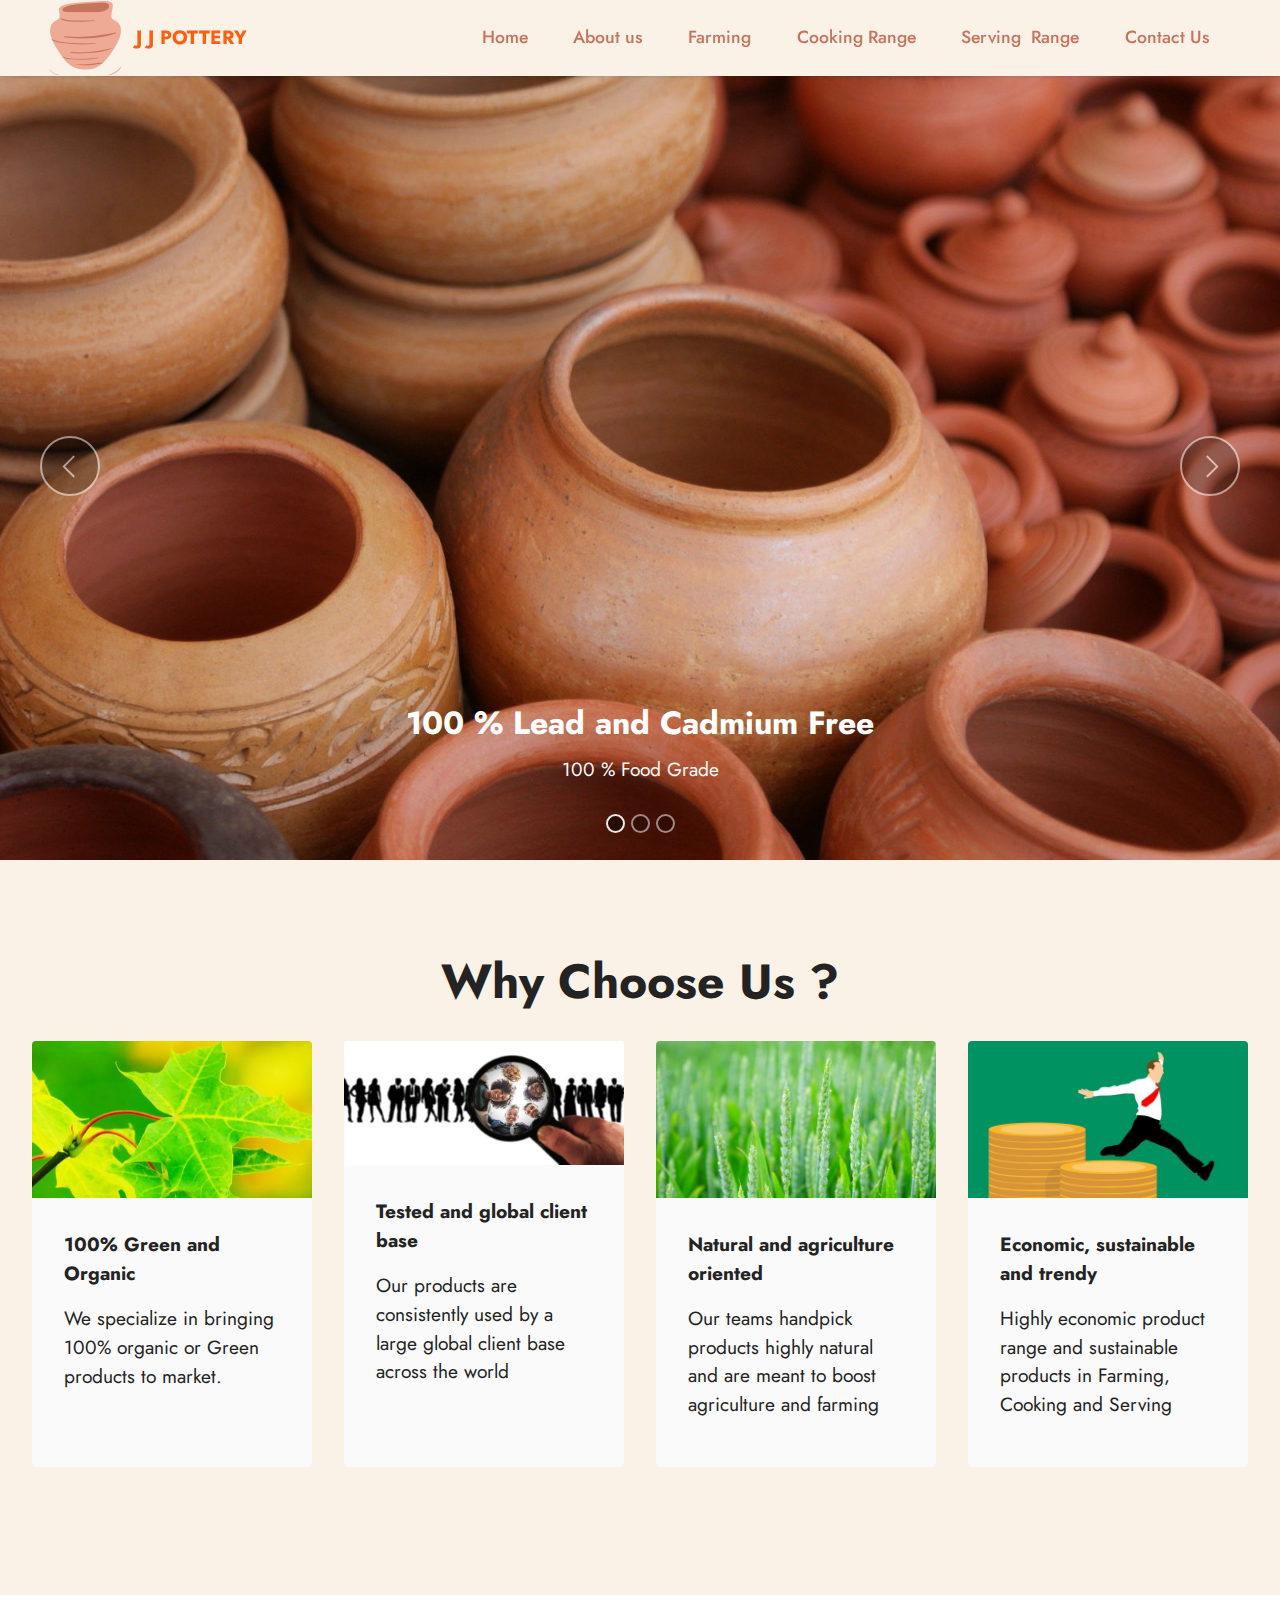
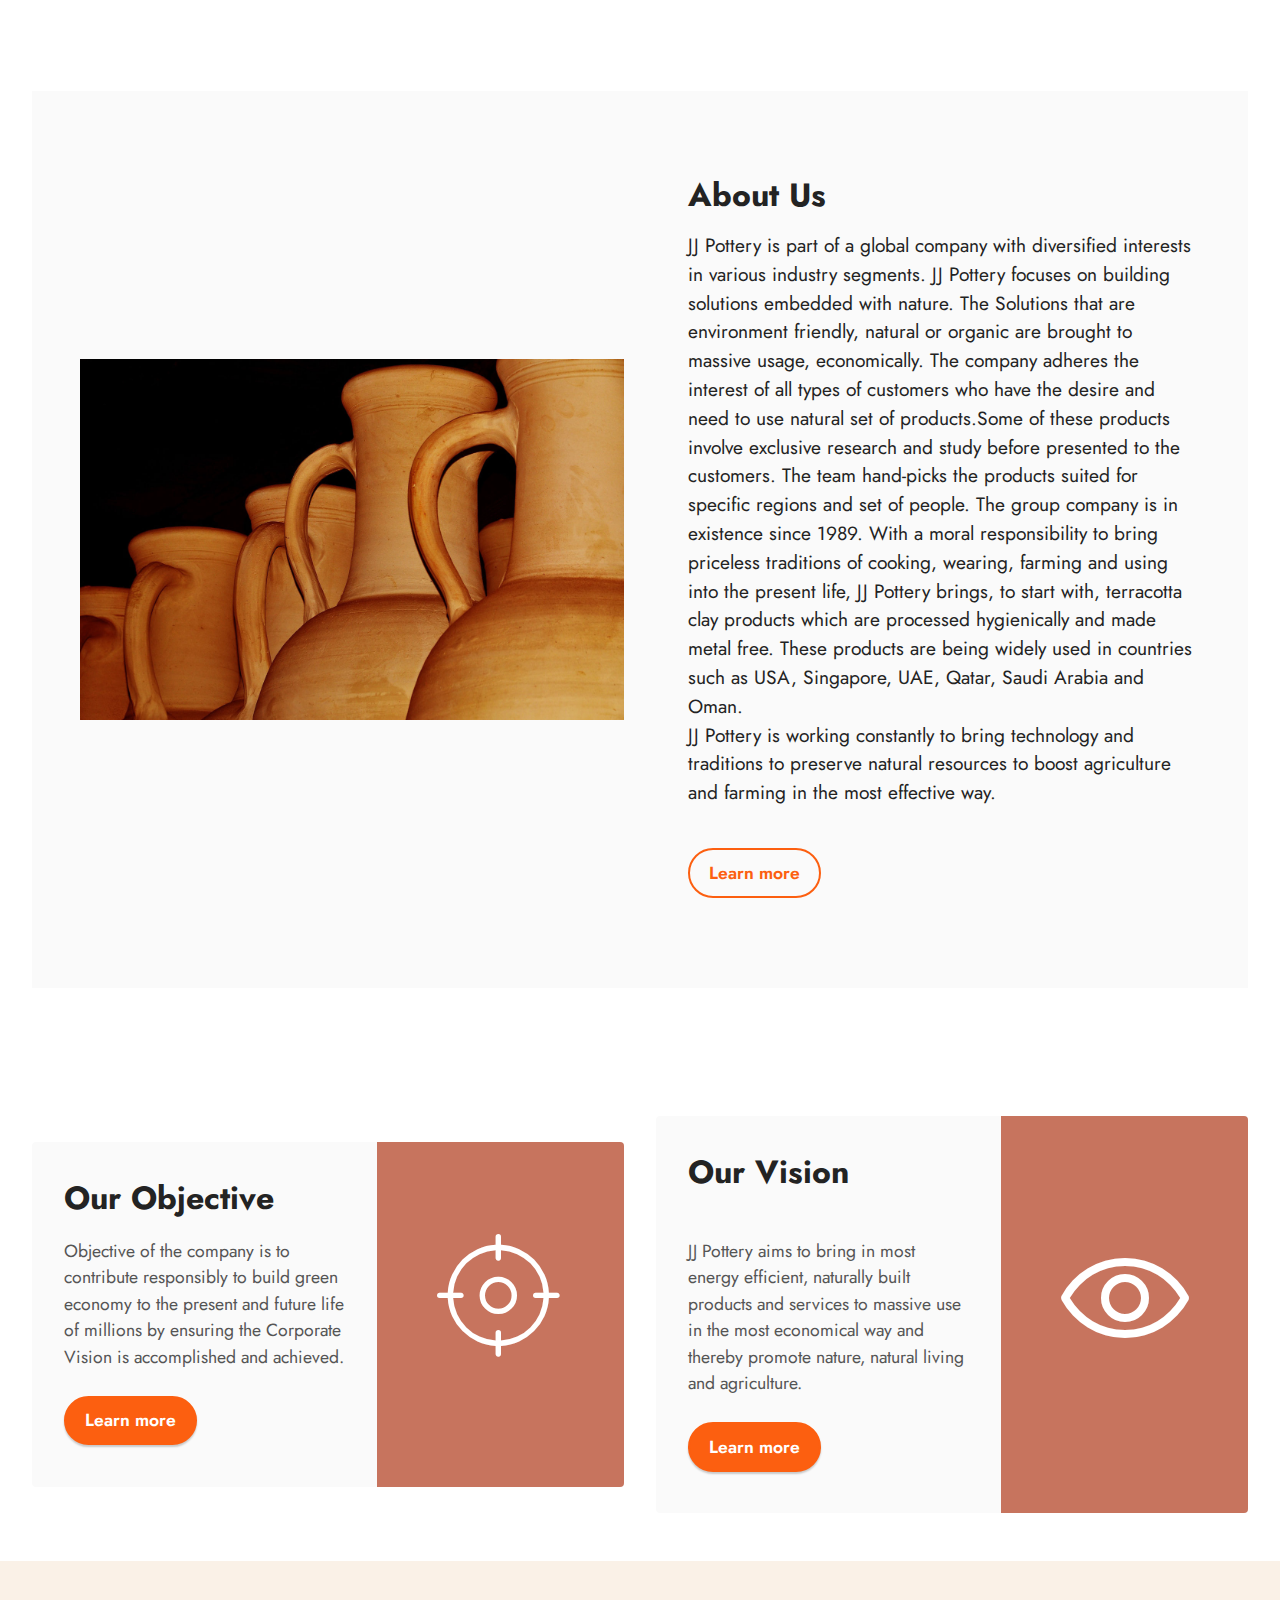
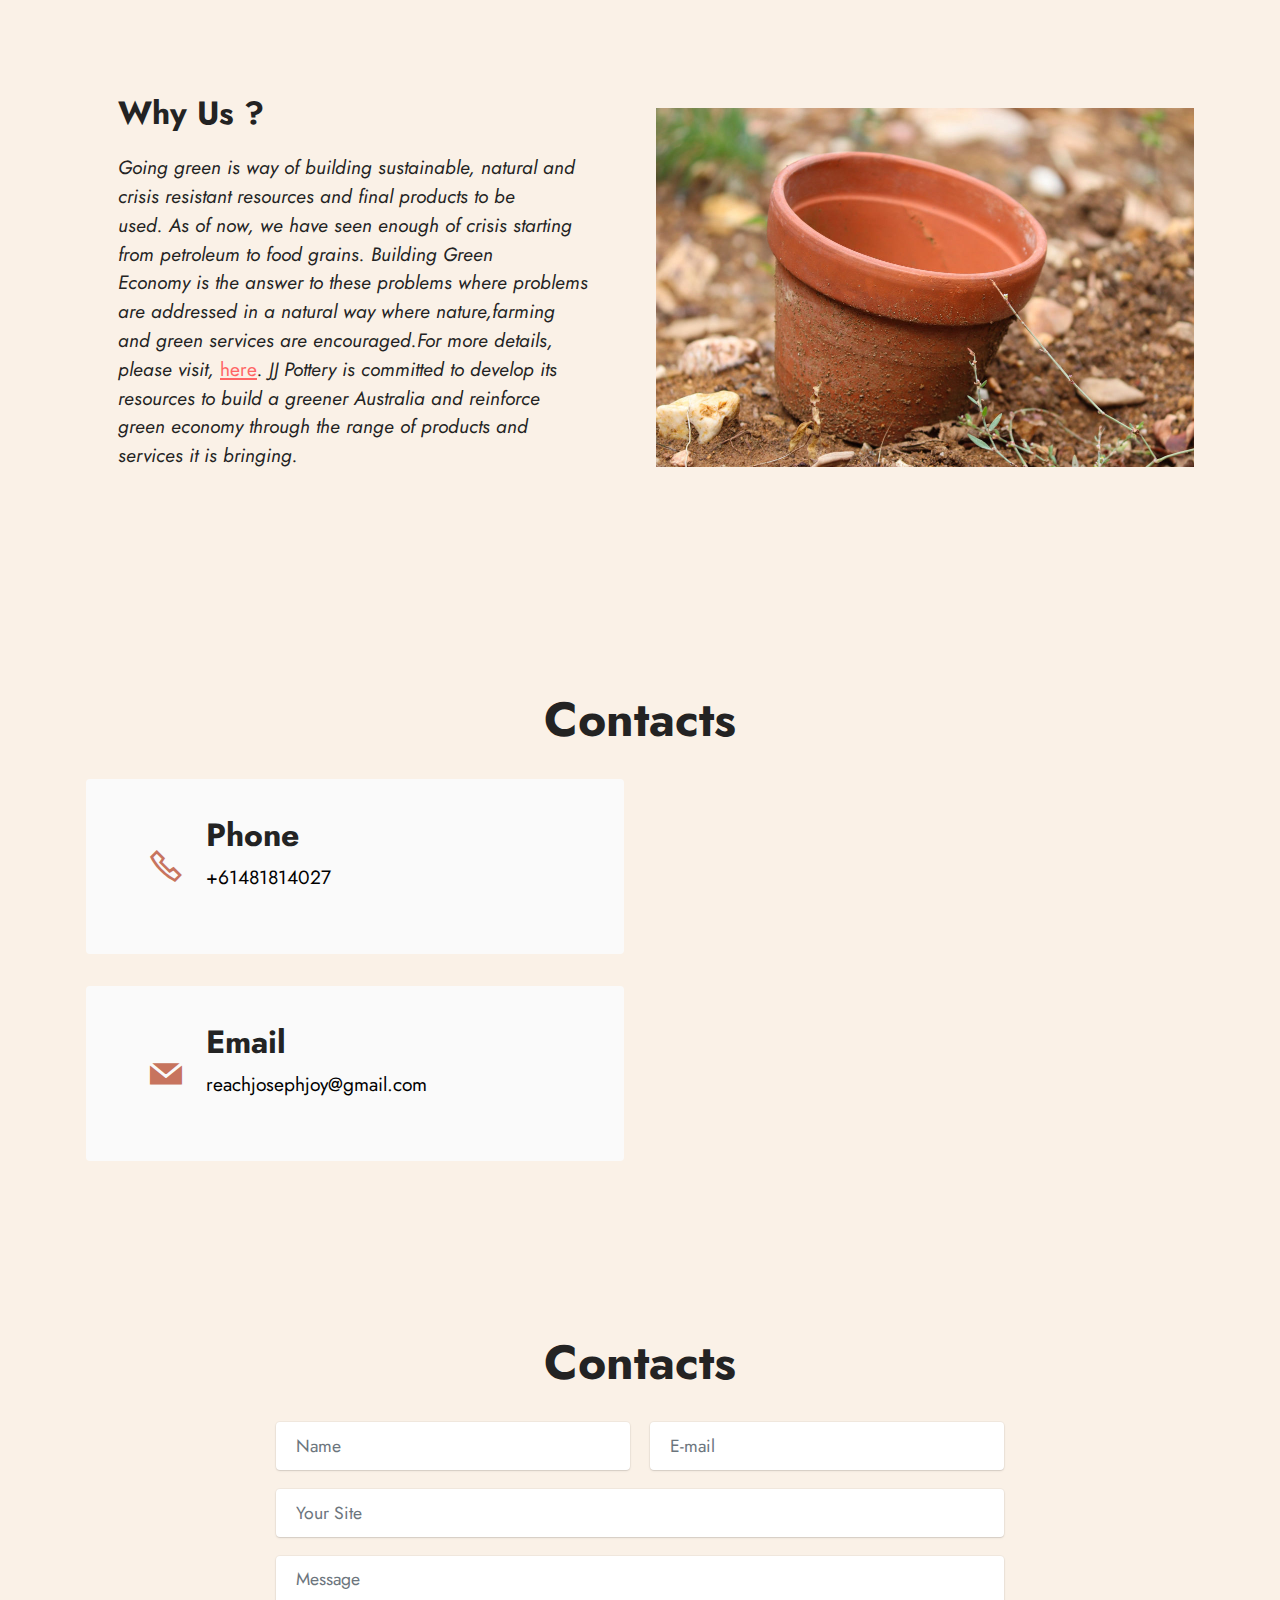
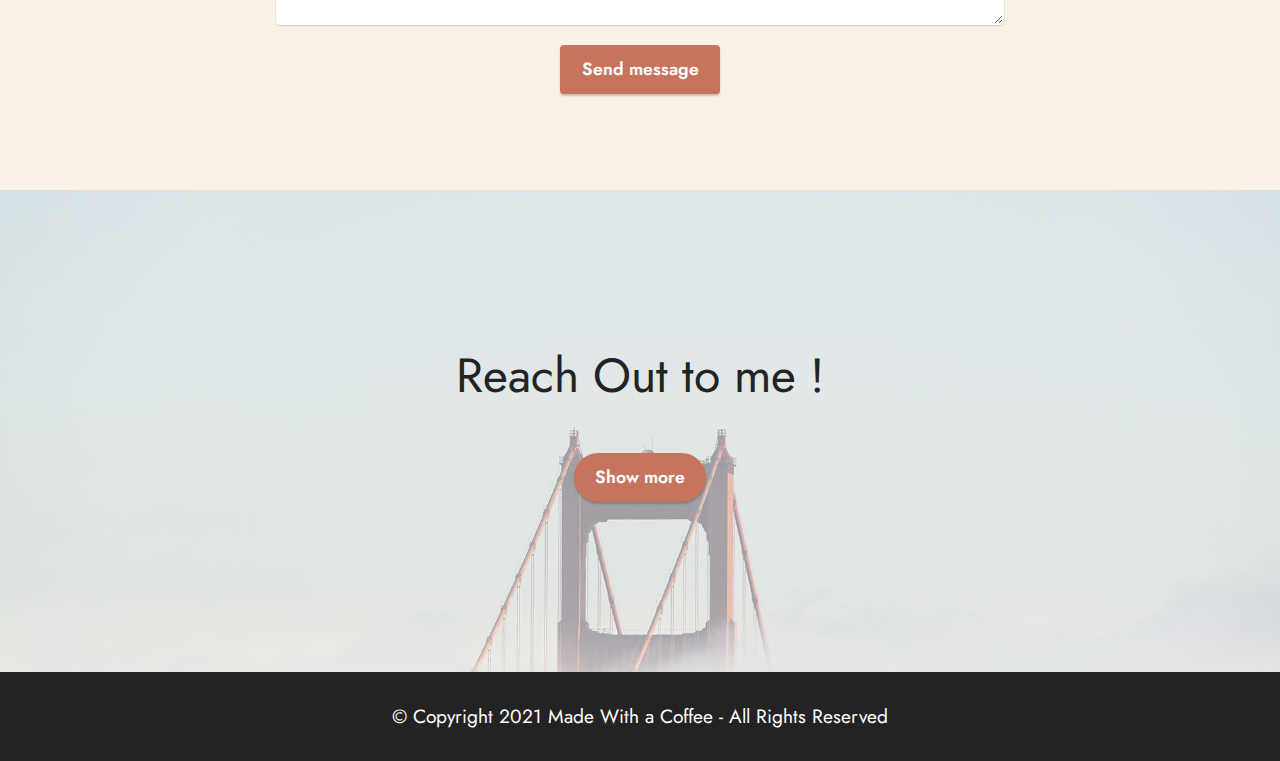
==== index.html @ 789307e5 "patched_updated" ====
<!DOCTYPE html>
<html  >
<head>
  <!-- Site made with Mobirise Website Builder v5.1.4, https://mobirise.com -->
  <meta charset="UTF-8">
  <meta http-equiv="X-UA-Compatible" content="IE=edge">
  <meta name="generator" content="Mobirise v5.1.4, mobirise.com">
  <meta name="viewport" content="width=device-width, initial-scale=1, minimum-scale=1">
  <link rel="shortcut icon" href="assets/images/the-clay-3-150x150.png" type="image/x-icon">
  <meta name="description" content="">
  
  
  <title>JJ Pottery</title>
  <link rel="stylesheet" href="assets/web/assets/mobirise-icons/mobirise-icons.css">
  <link rel="stylesheet" href="assets/web/assets/mobirise-icons2/mobirise2.css">
  <link rel="stylesheet" href="assets/web/assets/mobirise-icons-bold/mobirise-icons-bold.css">
  <link rel="stylesheet" href="assets/tether/tether.min.css">
  <link rel="stylesheet" href="assets/bootstrap/css/bootstrap.min.css">
  <link rel="stylesheet" href="assets/bootstrap/css/bootstrap-grid.min.css">
  <link rel="stylesheet" href="assets/bootstrap/css/bootstrap-reboot.min.css">
  <link rel="stylesheet" href="assets/dropdown/css/style.css">
  <link rel="stylesheet" href="assets/animatecss/animate.css">
  <link rel="stylesheet" href="assets/formstyler/jquery.formstyler.css">
  <link rel="stylesheet" href="assets/formstyler/jquery.formstyler.theme.css">
  <link rel="stylesheet" href="assets/datepicker/jquery.datetimepicker.min.css">
  <link rel="stylesheet" href="assets/socicon/css/styles.css">
  <link rel="stylesheet" href="assets/instagram-feed/style.css">
  <link rel="stylesheet" href="assets/slick/slick.css">
  <link rel="stylesheet" href="assets/theme/css/style.css">
  <link rel="preload" as="style" href="assets/mobirise/css/mbr-additional.css"><link rel="stylesheet" href="assets/mobirise/css/mbr-additional.css" type="text/css">
  
  
  
  
</head>
<body>
  
  <section class="menu menu1 cid-ssY1VHdipW" once="menu" id="menu1-0">
    

    <nav class="navbar navbar-dropdown navbar-fixed-top navbar-expand-lg">
        <div class="container-fluid">
            <div class="navbar-brand">
                <span class="navbar-logo">
                    <a href="https://mobiri.se">
                        <img src="assets/images/the-clay-3-150x150.png" alt="Mobirise" style="height: 4.7rem;">
                    </a>
                </span>
                <span class="navbar-caption-wrap"><a class="navbar-caption text-danger display-7" href="https://mobiri.se">J J POTTERY&nbsp;</a></span>
            </div>
            <button class="navbar-toggler" type="button" data-toggle="collapse" data-target="#navbarSupportedContent" aria-controls="navbarNavAltMarkup" aria-expanded="false" aria-label="Toggle navigation">
                <div class="hamburger">
                    <span></span>
                    <span></span>
                    <span></span>
                    <span></span>
                </div>
            </button>
            <div class="collapse navbar-collapse" id="navbarSupportedContent">
                <ul class="navbar-nav nav-dropdown nav-right" data-app-modern-menu="true"><li class="nav-item"><a class="nav-link link text-primary display-4" href="index.html#top">Home</a></li><li class="nav-item"><a class="nav-link link text-primary display-4" href="index.html#features17-6">
                            About us</a></li><li class="nav-item"><a class="nav-link link text-primary display-4" href="farming.html">Farming</a></li>
                    <li class="nav-item"><a class="nav-link link text-primary display-4" href="page1.html">Cooking Range</a></li><li class="nav-item"><a class="nav-link link text-primary display-4" href="servingrange.html">Serving&nbsp; Range</a></li>
                    <li class="nav-item"><a class="nav-link link text-primary display-4" href="index.html#contacts3-d">Contact Us</a>
                    </li></ul>
                
                
            </div>
        </div>
    </nav>
</section>

<section class="slider1 cid-ssY20TqrqV" id="slider1-1">
    
    <div class="carousel slide carousel-fade" id="svkSuc1QsU" data-ride="carousel" data-interval="6000">
        <ol class="carousel-indicators">
            <li data-slide-to="0" class="active" data-target="#svkSuc1QsU"></li>
            <li data-slide-to="1" data-target="#svkSuc1QsU"></li>
            <li data-slide-to="2" data-target="#svkSuc1QsU"></li>
        </ol>
        <div class="carousel-inner">
            <div class="carousel-item slider-image item active">
                <div class="item-wrapper">
                    <img class="d-block w-100" src="assets/images/mbr-1600x1064.jpg" data-slide-to="0">
                    
                    <div class="carousel-caption">
                        <h5 class="mbr-section-subtitle mbr-fonts-style display-5">
                            <strong>100 % Lead and Cadmium Free</strong></h5>
                        <p class="mbr-section-text mbr-fonts-style display-7">100 % Food Grade</p>
                    </div>
                </div>
            </div><div class="carousel-item slider-image item">
                <div class="item-wrapper">
                    <img class="d-block w-100" src="assets/images/mbr-1900x1306.jpg" data-slide-to="1">
                    
                    <div class="carousel-caption">
                        <h5 class="mbr-section-subtitle mbr-fonts-style display-5">
                            <strong>Conventional&nbsp;</strong></h5>
                        <p class="mbr-section-text mbr-fonts-style display-7">Traditional and 100% Natural</p>
                    </div>
                </div>
            </div><div class="carousel-item slider-image item">
                <div class="item-wrapper">
                    <img class="d-block w-100" src="assets/images/h1-hero1-1600x576.png" data-slide-to="2">
                    
                    <div class="carousel-caption">
                        <h5 class="mbr-section-subtitle mbr-fonts-style display-5"><strong>Microwave oven safe</strong><div>Heat resistant up to 1000 C</div></h5>
                        <p class="mbr-section-text mbr-fonts-style display-7"></p>
                    </div>
                </div>
            </div>
            
            
        </div>
        <a class="carousel-control carousel-control-prev" role="button" data-slide="prev" href="#svkSuc1QsU">
            <span class="mobi-mbri mobi-mbri-arrow-prev" aria-hidden="true"></span>
            <span class="sr-only">Previous</span>
        </a>
        <a class="carousel-control carousel-control-next" role="button" data-slide="next" href="#svkSuc1QsU">
            <span class="mobi-mbri mobi-mbri-arrow-next" aria-hidden="true"></span>
            <span class="sr-only">Next</span>
        </a>
    </div>
</section>

<section class="gallery3 cid-ssYM3Ezctg" id="gallery3-g">
    
    
    <div class="container-fluid">
        <div class="mbr-section-head">
            <h4 class="mbr-section-title mbr-fonts-style align-center mb-0 display-2">
                <strong>Why Choose Us ?</strong></h4>
            
        </div>
        <div class="row mt-4">
            <div class="item features-image сol-12 col-md-6 col-lg-3">
                <div class="item-wrapper">
                    <div class="item-img">
                        <img src="assets/images/mbr-726x1089.jpeg" alt="">
                    </div>
                    <div class="item-content">
                        <h5 class="item-title mbr-fonts-style display-7"><strong>100% Green and Organic</strong></h5>
                        
                        <p class="mbr-text mbr-fonts-style mt-3 display-7">We specialize in bringing 100% organic or Green products to market.</p>
                    </div>
                    
                </div>
            </div>
            <div class="item features-image сol-12 col-md-6 col-lg-3">
                <div class="item-wrapper">
                    <div class="item-img">
                        <img src="assets/images/mbr-726x323.jpg" alt="">
                    </div>
                    <div class="item-content">
                        <h5 class="item-title mbr-fonts-style display-7"><strong>Tested and global client base</strong></h5>
                        
                        <p class="mbr-text mbr-fonts-style mt-3 display-7">Our products are consistently used by a large global client base across the world</p>
                    </div>
                    
                </div>
            </div>
            <div class="item features-image сol-12 col-md-6 col-lg-3">
                <div class="item-wrapper">
                    <div class="item-img">
                        <img src="assets/images/mbr-726x484.jpeg" alt="">
                    </div>
                    <div class="item-content">
                        <h5 class="item-title mbr-fonts-style display-7"><strong>Natural and agriculture oriented</strong></h5>
                        
                        <p class="mbr-text mbr-fonts-style mt-3 display-7">Our teams handpick products highly natural and are meant to boost agriculture and farming</p>
                    </div>
                    
                </div>
            </div>
            <div class="item features-image сol-12 col-md-6 col-lg-3">
                <div class="item-wrapper">
                    <div class="item-img">
                        <img src="assets/images/mbr-726x552.jpeg" alt="" title="">
                    </div>
                    <div class="item-content">
                        <h5 class="item-title mbr-fonts-style display-7"><strong>Economic, sustainable and trendy</strong></h5>
                        
                        <p class="mbr-text mbr-fonts-style mt-3 display-7">Highly economic product range and sustainable products in Farming, Cooking and Serving</p>
                    </div>
                    
                </div>
            </div>
        </div>
    </div>
</section>

<section class="features16 cid-ssY9WZI2ue" id="features17-6">
    

    
    <div class="container-fluid">
        <div class="content-wrapper">
            <div class="row align-items-center">
                <div class="col-12 col-lg-6">
                    <div class="image-wrapper">
                        <img src="assets/images/mbr-1420x943.jpg" alt="Mobirise">
                    </div>
                </div>
                <div class="col-12 col-lg">
                    <div class="text-wrapper">
                        <h6 class="card-title mbr-fonts-style display-5">
                            <strong>About Us</strong></h6>
                        <p class="mbr-text mbr-fonts-style mb-4 display-7">JJ Pottery is part of a global company with diversified interests in various industry segments. JJ Pottery focuses on building solutions embedded with nature. The Solutions that are environment friendly, natural or organic are brought to massive usage, economically. The company adheres the interest of all types of customers who have the desire and need to use natural set of products.Some of these products involve exclusive research and study before presented to the customers. The team hand-picks the products suited for specific regions and set of people. The group company is in existence since 1989. With a moral responsibility to bring priceless traditions of cooking, wearing, farming and using into the present life, JJ Pottery brings, to start with, terracotta clay products which are processed hygienically and made metal free. These products are being widely used in countries such as USA, Singapore, UAE, Qatar, Saudi Arabia and Oman.<br>JJ Pottery is working constantly to bring technology and traditions to preserve natural resources to boost agriculture and farming in the most effective way.</p>
                        <div class="mbr-section-btn mt-3"><a class="btn btn-danger-outline display-4" href="https://mobiri.se">
                                Learn more
                            </a></div>
                    </div>
                </div>
            </div>
        </div>
    </div>
</section>

<section class="features5 cid-ssYdsO6CtH" id="features6-9">

    

    
    <div class="container-fluid">
        <div class="row justify-content-center">
            <div class="card col-12 col-lg-6">
                <div class="card-wrapper mbr-flex">
                    <div class="card-box align-left">
                        
                        <h5 class="card-title mbr-fonts-style align-left mb-3 display-5">
                            <strong>Our Objective&nbsp;</strong></h5>
                        <p class="mbr-text mbr-fonts-style mb-3 display-4">Objective of the company is to contribute responsibly to build green economy to the present and future life of millions by ensuring the Corporate Vision is accomplished and achieved.</p>
                        <div class="mbr-section-btn"><a href="https://mobiri.se" class="btn btn-danger display-4">Learn more</a></div>
                    </div>
                    <div class="img-wrapper img1 align-center">
                        <span class="mbr-iconfont mbri-target"></span>
                    </div>
                </div>
            </div>

            <div class="card col-12 col-lg-6">
                <div class="card-wrapper mbr-flex">
                    <div class="card-box align-left">
                        
                        <h5 class="card-title mbr-fonts-style align-left mb-3 display-5">
                            <strong>Our Vision</strong></h5>
                        <p class="mbr-text mbr-fonts-style mb-3 display-4"><br>JJ Pottery aims to bring in most energy efficient, naturally built products and services to massive use in the most economical way and thereby promote nature, natural living and agriculture.</p>
                        <div class="mbr-section-btn"><a href="https://mobiri.se" class="btn btn-danger display-4">Learn more</a></div>
                    </div>
                    <div class="img-wrapper img2 align-center">
                        <span class="mbr-iconfont mbrib-preview"></span>
                    </div>
                </div>
            </div>
        </div>
    </div>
</section>

<section class="image2 cid-ssYgDbXZjR" id="image2-c">
    

    

    <div class="container">
        <div class="row align-items-center">
            <div class="col-12 col-lg-6">
                <div class="image-wrapper">
                    <img src="assets/images/mbr-1076x717.jpg" alt="Mobirise">
                    
                </div>
            </div>
            <div class="col-12 col-lg">
                <div class="text-wrapper">
                    <h3 class="mbr-section-title mbr-fonts-style mb-3 display-5">
                        <strong>Why Us ?</strong></h3>
                    <p class="mbr-text mbr-fonts-style display-7"><em>Going green is way of building sustainable, natural and crisis resistant resources and final products to be<br>used. As of now, we have seen enough of crisis starting from petroleum to food grains. Building Green<br>Economy is the answer to these problems where problems are addressed in a natural way where nature,farming and green services are encouraged.For more details, please visit, <a href="http://www.whygreeneconomy.org" class="text-secondary" target="_blank" style="">here</a>. JJ Pottery is committed to develop its resources to build a greener Australia and reinforce green economy through the range of products and services it is bringing.</em></p>
                </div>
            </div>
        </div>
    </div>
</section>

<section class="contacts3 map1 cid-ssYlY6kkmg" id="contacts3-d">

    
    <div class="container">
        <div class="mbr-section-head">
            <h3 class="mbr-section-title mbr-fonts-style align-center mb-0 display-2">
                <strong>Contacts</strong>
            </h3>
            
        </div>
        <div class="row justify-content-center mt-4">
            <div class="card col-12 col-md-6">
                <div class="card-wrapper">
                    <div class="image-wrapper">
                        <span class="mbr-iconfont mobi-mbri-phone mobi-mbri"></span>
                    </div>
                    <div class="text-wrapper">
                        <h6 class="card-title mbr-fonts-style mb-1 display-5">
                            <strong>Phone</strong>
                        </h6>
                        <p class="mbr-text mbr-fonts-style display-7">+61481814027&nbsp; &nbsp; &nbsp; &nbsp; &nbsp; &nbsp; &nbsp; &nbsp; &nbsp; &nbsp; &nbsp; &nbsp; &nbsp;</p>
                    </div>
                </div>
                <div class="card-wrapper">
                    <div class="image-wrapper">
                        <span class="mbr-iconfont socicon-mail socicon"></span>
                    </div>
                    <div class="text-wrapper">
                        <h6 class="card-title mbr-fonts-style mb-1 display-5">
                            <strong>Email</strong>
                        </h6>
                        <p class="mbr-text mbr-fonts-style display-7">reachjosephjoy@gmail.com&nbsp; &nbsp; &nbsp; &nbsp; &nbsp; &nbsp; &nbsp; &nbsp; &nbsp; &nbsp; &nbsp; &nbsp;&nbsp;</p>
                    </div>
                </div>
            </div>
            <div class="map-wrapper col-12 col-md-6">
                <div class="google-map"><iframe frameborder="0" style="border:0" src="https://www.google.com/maps/embed/v1/place?key=AIzaSyCx3d07zxHPLvkFBLlAR3Ng8a9wsAsGoJ8&amp;q=Level 30, Westpac House,91, King William Street,Adelaide, SA 5000Australia" allowfullscreen=""></iframe></div>
            </div>
        </div>
    </div>
</section>

<section class="form5 cid-ssYm49glCr" id="form5-e">
    
    
    <div class="container">
        <div class="mbr-section-head">
            <h3 class="mbr-section-title mbr-fonts-style align-center mb-0 display-2">
                <strong>Contacts</strong>
            </h3>
            
        </div>
        <div class="row justify-content-center mt-4">
            <div class="col-lg-8 mx-auto mbr-form" data-form-type="formoid">
                <form action="https://mobirise.eu/" method="POST" class="mbr-form form-with-styler" data-form-title="Form Name"><input type="hidden" name="email" data-form-email="true" value="tX5q7pHAEraXMHY0XZ5LUvSXh2pdcu6eNqyYm3Eis9fRKfG4oADYXsXqNhwkLCbITV9u5ZOU5vAITrv6brkYo56o9XqUJzwrQZL7c3Fs65CIJVt0ZSdM4fA4U9vOIoZ5">
                    <div class="">
                        <div hidden="hidden" data-form-alert="" class="alert alert-success col-12">Thanks for reaching to us !. We will get you in Touch shortly</div>
                        <div hidden="hidden" data-form-alert-danger="" class="alert alert-danger col-12">Oops...! some
                            problem!</div>
                    </div>
                    <div class="dragArea row">
                        <div class="col-md col-sm-12 form-group" data-for="name">
                            <input type="text" name="name" placeholder="Name" data-form-field="name" class="form-control" value="" id="name-form5-e">
                        </div>
                        <div class="col-md col-sm-12 form-group" data-for="email">
                            <input type="email" name="email" placeholder="E-mail" data-form-field="email" class="form-control" value="" id="email-form5-e">
                        </div>
                        <div class="col-12 form-group" data-for="url">
                            <input type="url" name="url" placeholder="Your Site" pattern="https://.*" data-form-field="url" class="form-control" value="" id="url-form5-e">
                        </div>
                        <div class="col-12 form-group" data-for="textarea">
                            <textarea name="textarea" placeholder="Message" data-form-field="textarea" class="form-control" id="textarea-form5-e"></textarea>
                        </div>
                        <div class="col-lg-12 col-md-12 col-sm-12 align-center mbr-section-btn"><button type="submit" class="btn btn-primary display-4">Send message</button></div>
                    </div>
                </form>
            </div>
        </div>
    </div>
</section>

<section class="mbr-instagram-feed" id="instagram-feed-block-y" data-per-row-grid="4" data-rows="2" data-per-row-slider="" data-spacing="5" data-full-width="" data-account="josephjoy1010" data-rv-view="1044" style="background-image: url(assets/images/instagram-background.jpg); padding-top: 160px; padding-bottom: 160px;">
    <div class="mbr-overlay" style="opacity: 0.6; background-color: rgb(239, 239, 239);">
    </div>
    <div class="container container_toggle">
        <div class="row">
            <div class="col">
                <div class="inst">
                    <h1 class="inst__title align-center mbr-fonts-style display-2">Reach Out to me !</h1>
                    <div class="inst__content"></div>
                    <div class="inst__more mbr-section-btn align-center" buttons="0"><a class="btn btn-md btn-primary display-4" href="#">Show more</a></div>
                </div>
            </div>
        </div>
    </div>
</section>

<section class="footer7 cid-svkqVz7EuT" once="footers" id="footer7-u">

    

    

    <div class="container">
        <div class="media-container-row align-center mbr-white">
            <div class="col-12">
                <p class="mbr-text mb-0 mbr-fonts-style display-7">
                    © Copyright 2021 Made With a Coffee - All Rights Reserved</p>
            </div>
        </div>
    </div>
  
  
  <input name="animation" type="hidden">
  </body>
</html>
---- assets/web/assets/mobirise-icons/mobirise-icons.css ----
@font-face {
  font-family: 'MobiriseIcons';
  src:  url('mobirise-icons.eot?spat4u');
  src:  url('mobirise-icons.eot?spat4u#iefix') format('embedded-opentype'),
    url('mobirise-icons.ttf?spat4u') format('truetype'),
    url('mobirise-icons.woff?spat4u') format('woff'),
    url('mobirise-icons.svg?spat4u#MobiriseIcons') format('svg');
  font-weight: normal;
  font-style: normal;
  font-display: swap;
}

[class^="mbri-"], [class*=" mbri-"] {
  /* use !important to prevent issues with browser extensions that change fonts */
  font-family: MobiriseIcons !important;
  speak: none;
  font-style: normal;
  font-weight: normal;
  font-variant: normal;
  text-transform: none;
  line-height: 1;

  /* Better Font Rendering =========== */
  -webkit-font-smoothing: antialiased;
  -moz-osx-font-smoothing: grayscale;
}

.mbri-add-submenu:before {
  content: "\e900";
}
.mbri-alert:before {
  content: "\e901";
}
.mbri-align-center:before {
  content: "\e902";
}
.mbri-align-justify:before {
  content: "\e903";
}
.mbri-align-left:before {
  content: "\e904";
}
.mbri-align-right:before {
  content: "\e905";
}
.mbri-android:before {
  content: "\e906";
}
.mbri-apple:before {
  content: "\e907";
}
.mbri-arrow-down:before {
  content: "\e908";
}
.mbri-arrow-next:before {
  content: "\e909";
}
.mbri-arrow-prev:before {
  content: "\e90a";
}
.mbri-arrow-up:before {
  content: "\e90b";
}
.mbri-bold:before {
  content: "\e90c";
}
.mbri-bookmark:before {
  content: "\e90d";
}
.mbri-bootstrap:before {
  content: "\e90e";
}
.mbri-briefcase:before {
  content: "\e90f";
}
.mbri-browse:before {
  content: "\e910";
}
.mbri-bulleted-list:before {
  content: "\e911";
}
.mbri-calendar:before {
  content: "\e912";
}
.mbri-camera:before {
  content: "\e913";
}
.mbri-cart-add:before {
  content: "\e914";
}
.mbri-cart-full:before {
  content: "\e915";
}
.mbri-cash:before {
  content: "\e916";
}
.mbri-change-style:before {
  content: "\e917";
}
.mbri-chat:before {
  content: "\e918";
}
.mbri-clock:before {
  content: "\e919";
}
.mbri-close:before {
  content: "\e91a";
}
.mbri-cloud:before {
  content: "\e91b";
}
.mbri-code:before {
  content: "\e91c";
}
.mbri-contact-form:before {
  content: "\e91d";
}
.mbri-credit-card:before {
  content: "\e91e";
}
.mbri-cursor-click:before {
  content: "\e91f";
}
.mbri-cust-feedback:before {
  content: "\e920";
}
.mbri-database:before {
  content: "\e921";
}
.mbri-delivery:before {
  content: "\e922";
}
.mbri-desktop:before {
  content: "\e923";
}
.mbri-devices:before {
  content: "\e924";
}
.mbri-down:before {
  content: "\e925";
}
.mbri-download:before {
  content: "\e989";
}
.mbri-drag-n-drop:before {
  content: "\e927";
}
.mbri-drag-n-drop2:before {
  content: "\e928";
}
.mbri-edit:before {
  content: "\e929";
}
.mbri-edit2:before {
  content: "\e92a";
}
.mbri-error:before {
  content: "\e92b";
}
.mbri-extension:before {
  content: "\e92c";
}
.mbri-features:before {
  content: "\e92d";
}
.mbri-file:before {
  content: "\e92e";
}
.mbri-flag:before {
  content: "\e92f";
}
.mbri-folder:before {
  content: "\e930";
}
.mbri-gift:before {
  content: "\e931";
}
.mbri-github:before {
  content: "\e932";
}
.mbri-globe:before {
  content: "\e933";
}
.mbri-globe-2:before {
  content: "\e934";
}
.mbri-growing-chart:before {
  content: "\e935";
}
.mbri-hearth:before {
  content: "\e936";
}
.mbri-help:before {
  content: "\e937";
}
.mbri-home:before {
  content: "\e938";
}
.mbri-hot-cup:before {
  content: "\e939";
}
.mbri-idea:before {
  content: "\e93a";
}
.mbri-image-gallery:before {
  content: "\e93b";
}
.mbri-image-slider:before {
  content: "\e93c";
}
.mbri-info:before {
  content: "\e93d";
}
.mbri-italic:before {
  content: "\e93e";
}
.mbri-key:before {
  content: "\e93f";
}
.mbri-laptop:before {
  content: "\e940";
}
.mbri-layers:before {
  content: "\e941";
}
.mbri-left-right:before {
  content: "\e942";
}
.mbri-left:before {
  content: "\e943";
}
.mbri-letter:before {
  content: "\e944";
}
.mbri-like:before {
  content: "\e945";
}
.mbri-link:before {
  content: "\e946";
}
.mbri-lock:before {
  content: "\e947";
}
.mbri-login:before {
  content: "\e948";
}
.mbri-logout:before {
  content: "\e949";
}
.mbri-magic-stick:before {
  content: "\e94a";
}
.mbri-map-pin:before {
  content: "\e94b";
}
.mbri-menu:before {
  content: "\e94c";
}
.mbri-mobile:before {
  content: "\e94d";
}
.mbri-mobile2:before {
  content: "\e94e";
}
.mbri-mobirise:before {
  content: "\e94f";
}
.mbri-more-horizontal:before {
  content: "\e950";
}
.mbri-more-vertical:before {
  content: "\e951";
}
.mbri-music:before {
  content: "\e952";
}
.mbri-new-file:before {
  content: "\e953";
}
.mbri-numbered-list:before {
  content: "\e954";
}
.mbri-opened-folder:before {
  content: "\e955";
}
.mbri-pages:before {
  content: "\e956";
}
.mbri-paper-plane:before {
  content: "\e957";
}
.mbri-paperclip:before {
  content: "\e958";
}
.mbri-photo:before {
  content: "\e959";
}
.mbri-photos:before {
  content: "\e95a";
}
.mbri-pin:before {
  content: "\e95b";
}
.mbri-play:before {
  content: "\e95c";
}
.mbri-plus:before {
  content: "\e95d";
}
.mbri-preview:before {
  content: "\e95e";
}
.mbri-print:before {
  content: "\e95f";
}
.mbri-protect:before {
  content: "\e960";
}
.mbri-question:before {
  content: "\e961";
}
.mbri-quote-left:before {
  content: "\e962";
}
.mbri-quote-right:before {
  content: "\e963";
}
.mbri-refresh:before {
  content: "\e964";
}
.mbri-responsive:before {
  content: "\e965";
}
.mbri-right:before {
  content: "\e966";
}
.mbri-rocket:before {
  content: "\e967";
}
.mbri-sad-face:before {
  content: "\e968";
}
.mbri-sale:before {
  content: "\e969";
}
.mbri-save:before {
  content: "\e96a";
}
.mbri-search:before {
  content: "\e96b";
}
.mbri-setting:before {
  content: "\e96c";
}
.mbri-setting2:before {
  content: "\e96d";
}
.mbri-setting3:before {
  content: "\e96e";
}
.mbri-share:before {
  content: "\e96f";
}
.mbri-shopping-bag:before {
  content: "\e970";
}
.mbri-shopping-basket:before {
  content: "\e971";
}
.mbri-shopping-cart:before {
  content: "\e972";
}
.mbri-sites:before {
  content: "\e973";
}
.mbri-smile-face:before {
  content: "\e974";
}
.mbri-speed:before {
  content: "\e975";
}
.mbri-star:before {
  content: "\e976";
}
.mbri-success:before {
  content: "\e977";
}
.mbri-sun:before {
  content: "\e978";
}
.mbri-sun2:before {
  content: "\e979";
}
.mbri-tablet:before {
  content: "\e97a";
}
.mbri-tablet-vertical:before {
  content: "\e97b";
}
.mbri-target:before {
  content: "\e97c";
}
.mbri-timer:before {
  content: "\e97d";
}
.mbri-to-ftp:before {
  content: "\e97e";
}
.mbri-to-local-drive:before {
  content: "\e97f";
}
.mbri-touch-swipe:before {
  content: "\e980";
}
.mbri-touch:before {
  content: "\e981";
}
.mbri-trash:before {
  content: "\e982";
}
.mbri-underline:before {
  content: "\e983";
}
.mbri-unlink:before {
  content: "\e984";
}
.mbri-unlock:before {
  content: "\e985";
}
.mbri-up-down:before {
  content: "\e986";
}
.mbri-up:before {
  content: "\e987";
}
.mbri-update:before {
  content: "\e988";
}
.mbri-upload:before {
 content: "\e926"; 
}
.mbri-user:before {
  content: "\e98a";
}
.mbri-user2:before {
  content: "\e98b";
}
.mbri-users:before {
  content: "\e98c";
}
.mbri-video:before {
  content: "\e98d";
}
.mbri-video-play:before {
  content: "\e98e";
}
.mbri-watch:before {
  content: "\e98f";
}
.mbri-website-theme:before {
  content: "\e990";
}
.mbri-wifi:before {
  content: "\e991";
}
.mbri-windows:before {
  content: "\e992";
}
.mbri-zoom-out:before {
  content: "\e993";
}
.mbri-redo:before {
  content: "\e994";
}
.mbri-undo:before {
  content: "\e995";
}
---- assets/web/assets/mobirise-icons2/mobirise2.css ----
@font-face {
  font-family: 'Moririse2';
  font-display: swap;
  src:  url('mobirise2.eot?f2bix4');
  src:  url('mobirise2.eot?f2bix4#iefix') format('embedded-opentype'),
    url('mobirise2.ttf?f2bix4') format('truetype'),
    url('mobirise2.woff?f2bix4') format('woff'),
    url('mobirise2.svg?f2bix4#mobirise2') format('svg');
  font-weight: normal;
  font-style: normal;
}

[class^="mobi-"], [class*=" mobi-"] {
  /* use !important to prevent issues with browser extensions that change fonts */
  font-family: 'Moririse2' !important;
  speak: none;
  font-style: normal;
  font-weight: normal;
  font-variant: normal;
  text-transform: none;
  line-height: 1;

  /* Better Font Rendering =========== */
  -webkit-font-smoothing: antialiased;
  -moz-osx-font-smoothing: grayscale;
}

.mobi-mbri-add-submenu:before {
  content: "\e900";
}
.mobi-mbri-alert:before {
  content: "\e901";
}
.mobi-mbri-align-center:before {
  content: "\e902";
}
.mobi-mbri-align-justify:before {
  content: "\e903";
}
.mobi-mbri-align-left:before {
  content: "\e904";
}
.mobi-mbri-align-right:before {
  content: "\e905";
}
.mobi-mbri-android:before {
  content: "\e906";
}
.mobi-mbri-apple:before {
  content: "\e907";
}
.mobi-mbri-arrow-down:before {
  content: "\e908";
}
.mobi-mbri-arrow-next:before {
  content: "\e909";
}
.mobi-mbri-arrow-prev:before {
  content: "\e90a";
}
.mobi-mbri-arrow-up:before {
  content: "\e90b";
}
.mobi-mbri-bold:before {
  content: "\e90c";
}
.mobi-mbri-bookmark:before {
  content: "\e90d";
}
.mobi-mbri-bootstrap:before {
  content: "\e90e";
}
.mobi-mbri-briefcase:before {
  content: "\e90f";
}
.mobi-mbri-browse:before {
  content: "\e910";
}
.mobi-mbri-bulleted-list:before {
  content: "\e911";
}
.mobi-mbri-calendar:before {
  content: "\e912";
}
.mobi-mbri-camera:before {
  content: "\e913";
}
.mobi-mbri-cart-add:before {
  content: "\e914";
}
.mobi-mbri-cart-full:before {
  content: "\e915";
}
.mobi-mbri-cash:before {
  content: "\e916";
}
.mobi-mbri-change-style:before {
  content: "\e917";
}
.mobi-mbri-chat:before {
  content: "\e918";
}
.mobi-mbri-clock:before {
  content: "\e919";
}
.mobi-mbri-close:before {
  content: "\e91a";
}
.mobi-mbri-cloud:before {
  content: "\e91b";
}
.mobi-mbri-code:before {
  content: "\e91c";
}
.mobi-mbri-contact-form:before {
  content: "\e91d";
}
.mobi-mbri-credit-card:before {
  content: "\e91e";
}
.mobi-mbri-cursor-click:before {
  content: "\e91f";
}
.mobi-mbri-cust-feedback:before {
  content: "\e920";
}
.mobi-mbri-database:before {
  content: "\e921";
}
.mobi-mbri-delivery:before {
  content: "\e922";
}
.mobi-mbri-desktop:before {
  content: "\e923";
}
.mobi-mbri-devices:before {
  content: "\e924";
}
.mobi-mbri-down:before {
  content: "\e925";
}
.mobi-mbri-download-2:before {
  content: "\e926";
}
.mobi-mbri-download:before {
  content: "\e927";
}
.mobi-mbri-drag-n-drop-2:before {
  content: "\e928";
}
.mobi-mbri-drag-n-drop:before {
  content: "\e929";
}
.mobi-mbri-edit-2:before {
  content: "\e92a";
}
.mobi-mbri-edit:before {
  content: "\e92b";
}
.mobi-mbri-error:before {
  content: "\e92c";
}
.mobi-mbri-extension:before {
  content: "\e92d";
}
.mobi-mbri-features:before {
  content: "\e92e";
}
.mobi-mbri-file:before {
  content: "\e92f";
}
.mobi-mbri-flag:before {
  content: "\e930";
}
.mobi-mbri-folder:before {
  content: "\e931";
}
.mobi-mbri-gift:before {
  content: "\e932";
}
.mobi-mbri-github:before {
  content: "\e933";
}
.mobi-mbri-globe-2:before {
  content: "\e934";
}
.mobi-mbri-globe:before {
  content: "\e935";
}
.mobi-mbri-growing-chart:before {
  content: "\e936";
}
.mobi-mbri-hearth:before {
  content: "\e937";
}
.mobi-mbri-help:before {
  content: "\e938";
}
.mobi-mbri-home:before {
  content: "\e939";
}
.mobi-mbri-hot-cup:before {
  content: "\e93a";
}
.mobi-mbri-idea:before {
  content: "\e93b";
}
.mobi-mbri-image-gallery:before {
  content: "\e93c";
}
.mobi-mbri-image-slider:before {
  content: "\e93d";
}
.mobi-mbri-info:before {
  content: "\e93e";
}
.mobi-mbri-italic:before {
  content: "\e93f";
}
.mobi-mbri-key:before {
  content: "\e940";
}
.mobi-mbri-laptop:before {
  content: "\e941";
}
.mobi-mbri-layers:before {
  content: "\e942";
}
.mobi-mbri-left-right:before {
  content: "\e943";
}
.mobi-mbri-left:before {
  content: "\e944";
}
.mobi-mbri-letter:before {
  content: "\e945";
}
.mobi-mbri-like:before {
  content: "\e946";
}
.mobi-mbri-link:before {
  content: "\e947";
}
.mobi-mbri-lock:before {
  content: "\e948";
}
.mobi-mbri-login:before {
  content: "\e949";
}
.mobi-mbri-logout:before {
  content: "\e94a";
}
.mobi-mbri-magic-stick:before {
  content: "\e94b";
}
.mobi-mbri-map-pin:before {
  content: "\e94c";
}
.mobi-mbri-menu:before {
  content: "\e94d";
}
.mobi-mbri-mobile-2:before {
  content: "\e94e";
}
.mobi-mbri-mobile-horizontal:before {
  content: "\e94f";
}
.mobi-mbri-mobile:before {
  content: "\e950";
}
.mobi-mbri-mobirise:before {
  content: "\e951";
}
.mobi-mbri-more-horizontal:before {
  content: "\e952";
}
.mobi-mbri-more-vertical:before {
  content: "\e953";
}
.mobi-mbri-music:before {
  content: "\e954";
}
.mobi-mbri-new-file:before {
  content: "\e955";
}
.mobi-mbri-numbered-list:before {
  content: "\e956";
}
.mobi-mbri-opened-folder:before {
  content: "\e957";
}
.mobi-mbri-pages:before {
  content: "\e958";
}
.mobi-mbri-paper-plane:before {
  content: "\e959";
}
.mobi-mbri-paperclip:before {
  content: "\e95a";
}
.mobi-mbri-phone:before {
  content: "\e95b";
}
.mobi-mbri-photo:before {
  content: "\e95c";
}
.mobi-mbri-photos:before {
  content: "\e95d";
}
.mobi-mbri-pin:before {
  content: "\e95e";
}
.mobi-mbri-play:before {
  content: "\e95f";
}
.mobi-mbri-plus:before {
  content: "\e960";
}
.mobi-mbri-preview:before {
  content: "\e961";
}
.mobi-mbri-print:before {
  content: "\e962";
}
.mobi-mbri-protect:before {
  content: "\e963";
}
.mobi-mbri-question:before {
  content: "\e964";
}
.mobi-mbri-quote-left:before {
  content: "\e965";
}
.mobi-mbri-quote-right:before {
  content: "\e966";
}
.mobi-mbri-redo:before {
  content: "\e967";
}
.mobi-mbri-refresh:before {
  content: "\e968";
}
.mobi-mbri-responsive-2:before {
  content: "\e969";
}
.mobi-mbri-responsive:before {
  content: "\e96a";
}
.mobi-mbri-right:before {
  content: "\e96b";
}
.mobi-mbri-rocket:before {
  content: "\e96c";
}
.mobi-mbri-sad-face:before {
  content: "\e96d";
}
.mobi-mbri-sale:before {
  content: "\e96e";
}
.mobi-mbri-save:before {
  content: "\e96f";
}
.mobi-mbri-search:before {
  content: "\e970";
}
.mobi-mbri-setting-2:before {
  content: "\e971";
}
.mobi-mbri-setting-3:before {
  content: "\e972";
}
.mobi-mbri-setting:before {
  content: "\e973";
}
.mobi-mbri-share:before {
  content: "\e974";
}
.mobi-mbri-shopping-bag:before {
  content: "\e975";
}
.mobi-mbri-shopping-basket:before {
  content: "\e976";
}
.mobi-mbri-shopping-cart:before {
  content: "\e977";
}
.mobi-mbri-sites:before {
  content: "\e978";
}
.mobi-mbri-smile-face:before {
  content: "\e979";
}
.mobi-mbri-speed:before {
  content: "\e97a";
}
.mobi-mbri-star:before {
  content: "\e97b";
}
.mobi-mbri-success:before {
  content: "\e97c";
}
.mobi-mbri-sun:before {
  content: "\e97d";
}
.mobi-mbri-sun2:before {
  content: "\e97e";
}
.mobi-mbri-tablet-vertical:before {
  content: "\e97f";
}
.mobi-mbri-tablet:before {
  content: "\e980";
}
.mobi-mbri-target:before {
  content: "\e981";
}
.mobi-mbri-timer:before {
  content: "\e982";
}
.mobi-mbri-to-ftp:before {
  content: "\e983";
}
.mobi-mbri-to-local-drive:before {
  content: "\e984";
}
.mobi-mbri-touch-swipe:before {
  content: "\e985";
}
.mobi-mbri-touch:before {
  content: "\e986";
}
.mobi-mbri-trash:before {
  content: "\e987";
}
.mobi-mbri-underline:before {
  content: "\e988";
}
.mobi-mbri-undo:before {
  content: "\e989";
}
.mobi-mbri-unlink:before {
  content: "\e98a";
}
.mobi-mbri-unlock:before {
  content: "\e98b";
}
.mobi-mbri-up-down:before {
  content: "\e98c";
}
.mobi-mbri-up:before {
  content: "\e98d";
}
.mobi-mbri-update:before {
  content: "\e98e";
}
.mobi-mbri-upload-2:before {
  content: "\e98f";
}
.mobi-mbri-upload:before {
  content: "\e990";
}
.mobi-mbri-user-2:before {
  content: "\e991";
}
.mobi-mbri-user:before {
  content: "\e992";
}
.mobi-mbri-users:before {
  content: "\e993";
}
.mobi-mbri-video-play:before {
  content: "\e994";
}
.mobi-mbri-video:before {
  content: "\e995";
}
.mobi-mbri-watch:before {
  content: "\e996";
}
.mobi-mbri-website-theme-2:before {
  content: "\e997";
}
.mobi-mbri-website-theme:before {
  content: "\e998";
}
.mobi-mbri-wifi:before {
  content: "\e999";
}
.mobi-mbri-windows:before {
  content: "\e99a";
}
.mobi-mbri-zoom-in:before {
  content: "\e99b";
}
.mobi-mbri-zoom-out:before {
  content: "\e99c";
}
---- assets/web/assets/mobirise-icons-bold/mobirise-icons-bold.css ----
@font-face {
  font-family: 'mobirise-icons-bold';
  font-display: swap;
  src:  url('mobirise-icons-bold.eot?m1l4yr');
  src:  url('mobirise-icons-bold.eot?m1l4yr#iefix') format('embedded-opentype'),
    url('mobirise-icons-bold.ttf?m1l4yr') format('truetype'),
    url('mobirise-icons-bold.woff?m1l4yr') format('woff'),
    url('mobirise-icons-bold.svg?m1l4yr#mobirise-icons-bold') format('svg');
  font-weight: normal;
  font-style: normal;
}

[class^="mbrib-"], [class*="mbrib-"] {
  /* use !important to prevent issues with browser extensions that change fonts */
  font-family: 'mobirise-icons-bold' !important;
  speak: none;
  font-style: normal;
  font-weight: normal;
  font-variant: normal;
  text-transform: none;
  line-height: 1;

  /* Better Font Rendering =========== */
  -webkit-font-smoothing: antialiased;
  -moz-osx-font-smoothing: grayscale;
}

.mbrib-add-submenu:before {
  content: "\e900";
}
.mbrib-alert:before {
  content: "\e901";
}
.mbrib-align-center:before {
  content: "\e902";
}
.mbrib-align-justify:before {
  content: "\e903";
}
.mbrib-align-left:before {
  content: "\e904";
}
.mbrib-align-right:before {
  content: "\e905";
}
.mbrib-android:before {
  content: "\e906";
}
.mbrib-apple:before {
  content: "\e907";
}
.mbrib-arrow-down:before {
  content: "\e908";
}
.mbrib-arrow-next:before {
  content: "\e909";
}
.mbrib-arrow-prev:before {
  content: "\e90a";
}
.mbrib-arrow-up:before {
  content: "\e90b";
}
.mbrib-bold:before {
  content: "\e90c";
}
.mbrib-bookmark:before {
  content: "\e90d";
}
.mbrib-bootstrap:before {
  content: "\e90e";
}
.mbrib-briefcase:before {
  content: "\e90f";
}
.mbrib-browse:before {
  content: "\e910";
}
.mbrib-bulleted-list:before {
  content: "\e911";
}
.mbrib-calendar:before {
  content: "\e912";
}
.mbrib-camera:before {
  content: "\e913";
}
.mbrib-cart-add:before {
  content: "\e914";
}
.mbrib-cart-full:before {
  content: "\e915";
}
.mbrib-cash:before {
  content: "\e916";
}
.mbrib-change-style:before {
  content: "\e917";
}
.mbrib-chat:before {
  content: "\e918";
}
.mbrib-clock:before {
  content: "\e919";
}
.mbrib-close:before {
  content: "\e91a";
}
.mbrib-cloud:before {
  content: "\e91b";
}
.mbrib-code:before {
  content: "\e91c";
}
.mbrib-contact-form:before {
  content: "\e91d";
}
.mbrib-credit-card:before {
  content: "\e91e";
}
.mbrib-cursor-click:before {
  content: "\e91f";
}
.mbrib-cust-feedback:before {
  content: "\e920";
}
.mbrib-database:before {
  content: "\e921";
}
.mbrib-delivery:before {
  content: "\e922";
}
.mbrib-desktop:before {
  content: "\e923";
}
.mbrib-devices:before {
  content: "\e924";
}
.mbrib-down:before {
  content: "\e925";
}
.mbrib-download:before {
  content: "\e926";
}
.mbrib-drag-n-drop:before {
  content: "\e927";
}
.mbrib-drag-n-drop2:before {
  content: "\e928";
}
.mbrib-edit:before {
  content: "\e929";
}
.mbrib-edit2:before {
  content: "\e92a";
}
.mbrib-error:before {
  content: "\e92b";
}
.mbrib-extension:before {
  content: "\e92c";
}
.mbrib-features:before {
  content: "\e92d";
}
.mbrib-file:before {
  content: "\e92e";
}
.mbrib-flag:before {
  content: "\e92f";
}
.mbrib-folder:before {
  content: "\e930";
}
.mbrib-gift:before {
  content: "\e931";
}
.mbrib-github:before {
  content: "\e932";
}
.mbrib-globe-2:before {
  content: "\e933";
}
.mbrib-globe:before {
  content: "\e934";
}
.mbrib-growing-chart:before {
  content: "\e935";
}
.mbrib-hearth:before {
  content: "\e936";
}
.mbrib-help:before {
  content: "\e937";
}
.mbrib-home:before {
  content: "\e938";
}
.mbrib-hot-cup:before {
  content: "\e939";
}
.mbrib-idea:before {
  content: "\e93a";
}
.mbrib-image-gallery:before {
  content: "\e93b";
}
.mbrib-image-slider:before {
  content: "\e93c";
}
.mbrib-info:before {
  content: "\e93d";
}
.mbrib-italic:before {
  content: "\e93e";
}
.mbrib-key:before {
  content: "\e93f";
}
.mbrib-laptop:before {
  content: "\e940";
}
.mbrib-layers:before {
  content: "\e941";
}
.mbrib-left-right:before {
  content: "\e942";
}
.mbrib-left:before {
  content: "\e943";
}
.mbrib-letter:before {
  content: "\e944";
}
.mbrib-like:before {
  content: "\e945";
}
.mbrib-link:before {
  content: "\e946";
}
.mbrib-lock:before {
  content: "\e947";
}
.mbrib-login:before {
  content: "\e948";
}
.mbrib-logout:before {
  content: "\e949";
}
.mbrib-magic-stick:before {
  content: "\e94a";
}
.mbrib-map-pin:before {
  content: "\e94b";
}
.mbrib-menu:before {
  content: "\e94c";
}
.mbrib-mobile:before {
  content: "\e94d";
}
.mbrib-mobile2:before {
  content: "\e94e";
}
.mbrib-mobirise:before {
  content: "\e94f";
}
.mbrib-more-horizontal:before {
  content: "\e950";
}
.mbrib-more-vertical:before {
  content: "\e951";
}
.mbrib-music:before {
  content: "\e952";
}
.mbrib-new-file:before {
  content: "\e953";
}
.mbrib-numbered-list:before {
  content: "\e954";
}
.mbrib-opened-folder:before {
  content: "\e955";
}
.mbrib-pages:before {
  content: "\e956";
}
.mbrib-paper-plane:before {
  content: "\e957";
}
.mbrib-paperclip:before {
  content: "\e958";
}
.mbrib-photo:before {
  content: "\e959";
}
.mbrib-photos:before {
  content: "\e95a";
}
.mbrib-pin:before {
  content: "\e95b";
}
.mbrib-play:before {
  content: "\e95c";
}
.mbrib-plus:before {
  content: "\e95d";
}
.mbrib-preview:before {
  content: "\e95e";
}
.mbrib-print:before {
  content: "\e95f";
}
.mbrib-protect:before {
  content: "\e960";
}
.mbrib-question:before {
  content: "\e961";
}
.mbrib-quote-left:before {
  content: "\e962";
}
.mbrib-quote-right:before {
  content: "\e963";
}
.mbrib-redo:before {
  content: "\e964";
}
.mbrib-refresh:before {
  content: "\e965";
}
.mbrib-responsive:before {
  content: "\e966";
}
.mbrib-right:before {
  content: "\e967";
}
.mbrib-rocket:before {
  content: "\e968";
}
.mbrib-sad-face:before {
  content: "\e969";
}
.mbrib-sale:before {
  content: "\e96a";
}
.mbrib-save:before {
  content: "\e96b";
}
.mbrib-search:before {
  content: "\e96c";
}
.mbrib-setting:before {
  content: "\e96d";
}
.mbrib-setting2:before {
  content: "\e96e";
}
.mbrib-setting3:before {
  content: "\e96f";
}
.mbrib-share:before {
  content: "\e970";
}
.mbrib-shopping-bag:before {
  content: "\e971";
}
.mbrib-shopping-basket:before {
  content: "\e972";
}
.mbrib-shopping-cart:before {
  content: "\e973";
}
.mbrib-sites:before {
  content: "\e974";
}
.mbrib-smile-face:before {
  content: "\e975";
}
.mbrib-speed:before {
  content: "\e976";
}
.mbrib-star:before {
  content: "\e977";
}
.mbrib-success:before {
  content: "\e978";
}
.mbrib-sun:before {
  content: "\e979";
}
.mbrib-sun2:before {
  content: "\e97a";
}
.mbrib-tablet-vertical:before {
  content: "\e97b";
}
.mbrib-tablet:before {
  content: "\e97c";
}
.mbrib-target:before {
  content: "\e97d";
}
.mbrib-timer:before {
  content: "\e97e";
}
.mbrib-to-ftp:before {
  content: "\e97f";
}
.mbrib-to-local-drive:before {
  content: "\e980";
}
.mbrib-touch-swipe:before {
  content: "\e981";
}
.mbrib-touch:before {
  content: "\e982";
}
.mbrib-trash:before {
  content: "\e983";
}
.mbrib-underline:before {
  content: "\e984";
}
.mbrib-undo:before {
  content: "\e985";
}
.mbrib-unlink:before {
  content: "\e986";
}
.mbrib-unlock:before {
  content: "\e987";
}
.mbrib-up-down:before {
  content: "\e988";
}
.mbrib-up:before {
  content: "\e989";
}
.mbrib-update:before {
  content: "\e98a";
}
.mbrib-upload:before {
  content: "\e98b";
}
.mbrib-user:before {
  content: "\e98c";
}
.mbrib-user2:before {
  content: "\e98d";
}
.mbrib-users:before {
  content: "\e98e";
}
.mbrib-video-play:before {
  content: "\e98f";
}
.mbrib-video:before {
  content: "\e990";
}
.mbrib-watch:before {
  content: "\e991";
}
.mbrib-website-theme:before {
  content: "\e992";
}
.mbrib-wifi:before {
  content: "\e993";
}
.mbrib-windows:before {
  content: "\e994";
}
.mbrib-zoom-out:before {
  content: "\e995";
}
---- assets/dropdown/css/style.css ----
.navbar-dropdown {
  left: 0;
  padding: 0;
  position: absolute;
  right: 0;
  top: 0;
  transition: all 0.45s ease;
  z-index: 1030;
  background: #282828; }
  .navbar-dropdown .navbar-logo {
    margin-right: 0.8rem;
    transition: margin 0.3s ease-in-out;
    vertical-align: middle; }
    .navbar-dropdown .navbar-logo img {
      height: 3.125rem;
      transition: all 0.3s ease-in-out; }
    .navbar-dropdown .navbar-logo.mbr-iconfont {
      font-size: 3.125rem;
      line-height: 3.125rem; }
  .navbar-dropdown .navbar-caption {
    font-weight: 700;
    white-space: normal;
    vertical-align: -4px;
    line-height: 3.125rem !important; }
    .navbar-dropdown .navbar-caption, .navbar-dropdown .navbar-caption:hover {
      color: inherit;
      text-decoration: none; }
  .navbar-dropdown .mbr-iconfont + .navbar-caption {
    vertical-align: -1px; }
  .navbar-dropdown.navbar-fixed-top {
    position: fixed; }
  .navbar-dropdown .navbar-brand span {
    vertical-align: -4px; }
  .navbar-dropdown.bg-color.transparent {
    background: none; }
  .navbar-dropdown.navbar-short .navbar-brand {
    padding: 0.625rem 0; }
    .navbar-dropdown.navbar-short .navbar-brand span {
      vertical-align: -1px; }
  .navbar-dropdown.navbar-short .navbar-caption {
    line-height: 2.375rem !important;
    vertical-align: -2px; }
  .navbar-dropdown.navbar-short .navbar-logo {
    margin-right: 0.5rem; }
    .navbar-dropdown.navbar-short .navbar-logo img {
      height: 2.375rem; }
    .navbar-dropdown.navbar-short .navbar-logo.mbr-iconfont {
      font-size: 2.375rem;
      line-height: 2.375rem; }
  .navbar-dropdown.navbar-short .mbr-table-cell {
    height: 3.625rem; }
  .navbar-dropdown .navbar-close {
    left: 0.6875rem;
    position: fixed;
    top: 0.75rem;
    z-index: 1000; }
  .navbar-dropdown .hamburger-icon {
    content: "";
    display: inline-block;
    vertical-align: middle;
    width: 16px;
    -webkit-box-shadow: 0 -6px 0 1px #282828,0 0 0 1px #282828,0 6px 0 1px #282828;
    -moz-box-shadow: 0 -6px 0 1px #282828,0 0 0 1px #282828,0 6px 0 1px #282828;
    box-shadow: 0 -6px 0 1px #282828,0 0 0 1px #282828,0 6px 0 1px #282828; }

.dropdown-menu .dropdown-toggle[data-toggle="dropdown-submenu"]::after {
  border-bottom: 0.35em solid transparent;
  border-left: 0.35em solid;
  border-right: 0;
  border-top: 0.35em solid transparent;
  margin-left: 0.3rem; }

.dropdown-menu .dropdown-item:focus {
  outline: 0; }

.nav-dropdown {
  font-size: 0.75rem;
  font-weight: 500;
  height: auto !important; }
  .nav-dropdown .nav-btn {
    padding-left: 1rem; }
  .nav-dropdown .link {
    margin: .667em 1.667em;
    font-weight: 500;
    padding: 0;
    transition: color .2s ease-in-out; }
    .nav-dropdown .link.dropdown-toggle {
      margin-right: 2.583em; }
      .nav-dropdown .link.dropdown-toggle::after {
        margin-left: .25rem;
        border-top: 0.35em solid;
        border-right: 0.35em solid transparent;
        border-left: 0.35em solid transparent;
        border-bottom: 0; }
      .nav-dropdown .link.dropdown-toggle[aria-expanded="true"] {
        margin: 0;
        padding: 0.667em 3.263em  0.667em 1.667em; }
  .nav-dropdown .link::after,
  .nav-dropdown .dropdown-item::after {
    color: inherit; }
  .nav-dropdown .btn {
    font-size: 0.75rem;
    font-weight: 700;
    letter-spacing: 0;
    margin-bottom: 0;
    padding-left: 1.25rem;
    padding-right: 1.25rem; }
  .nav-dropdown .dropdown-menu {
    border-radius: 0;
    border: 0;
    left: 0;
    margin: 0;
    padding-bottom: 1.25rem;
    padding-top: 1.25rem;
    position: relative; }
  .nav-dropdown .dropdown-submenu {
    margin-left: 0.125rem;
    top: 0; }
  .nav-dropdown .dropdown-item {
    font-weight: 500;
    line-height: 2;
    padding: 0.3846em 4.615em 0.3846em 1.5385em;
    position: relative;
    transition: color .2s ease-in-out, background-color .2s ease-in-out; }
    .nav-dropdown .dropdown-item::after {
      margin-top: -0.3077em;
      position: absolute;
      right: 1.1538em;
      top: 50%; }
    .nav-dropdown .dropdown-item:focus, .nav-dropdown .dropdown-item:hover {
      background: none; }

@media (max-width: 767px) {
  .nav-dropdown.navbar-toggleable-sm {
    bottom: 0;
    display: none;
    left: 0;
    overflow-x: hidden;
    position: fixed;
    top: 0;
    transform: translateX(-100%);
    -ms-transform: translateX(-100%);
    -webkit-transform: translateX(-100%);
    width: 18.75rem;
    z-index: 999; } }
.nav-dropdown.navbar-toggleable-xl {
  bottom: 0;
  display: none;
  left: 0;
  overflow-x: hidden;
  position: fixed;
  top: 0;
  transform: translateX(-100%);
  -ms-transform: translateX(-100%);
  -webkit-transform: translateX(-100%);
  width: 18.75rem;
  z-index: 999; }

.nav-dropdown-sm {
  display: block !important;
  overflow-x: hidden;
  overflow: auto;
  padding-top: 3.875rem; }
  .nav-dropdown-sm::after {
    content: "";
    display: block;
    height: 3rem;
    width: 100%; }
  .nav-dropdown-sm.collapse.in ~ .navbar-close {
    display: block !important; }
  .nav-dropdown-sm.collapsing, .nav-dropdown-sm.collapse.in {
    transform: translateX(0);
    -ms-transform: translateX(0);
    -webkit-transform: translateX(0);
    transition: all 0.25s ease-out;
    -webkit-transition: all 0.25s ease-out;
    background: #282828; }
  .nav-dropdown-sm.collapsing[aria-expanded="false"] {
    transform: translateX(-100%);
    -ms-transform: translateX(-100%);
    -webkit-transform: translateX(-100%); }
  .nav-dropdown-sm .nav-item {
    display: block;
    margin-left: 0 !important;
    padding-left: 0; }
  .nav-dropdown-sm .link,
  .nav-dropdown-sm .dropdown-item {
    border-top: 1px dotted rgba(255, 255, 255, 0.1);
    font-size: 0.8125rem;
    line-height: 1.6;
    margin: 0 !important;
    padding: 0.875rem 2.4rem 0.875rem 1.5625rem !important;
    position: relative;
    white-space: normal; }
    .nav-dropdown-sm .link:focus, .nav-dropdown-sm .link:hover,
    .nav-dropdown-sm .dropdown-item:focus,
    .nav-dropdown-sm .dropdown-item:hover {
      background: rgba(0, 0, 0, 0.2) !important;
      color: #c0a375; }
  .nav-dropdown-sm .nav-btn {
    position: relative;
    padding: 1.5625rem 1.5625rem 0 1.5625rem; }
    .nav-dropdown-sm .nav-btn::before {
      border-top: 1px dotted rgba(255, 255, 255, 0.1);
      content: "";
      left: 0;
      position: absolute;
      top: 0;
      width: 100%; }
    .nav-dropdown-sm .nav-btn + .nav-btn {
      padding-top: 0.625rem; }
      .nav-dropdown-sm .nav-btn + .nav-btn::before {
        display: none; }
  .nav-dropdown-sm .btn {
    padding: 0.625rem 0; }
  .nav-dropdown-sm .dropdown-toggle[data-toggle="dropdown-submenu"]::after {
    margin-left: .25rem;
    border-top: 0.35em solid;
    border-right: 0.35em solid transparent;
    border-left: 0.35em solid transparent;
    border-bottom: 0; }
  .nav-dropdown-sm .dropdown-toggle[data-toggle="dropdown-submenu"][aria-expanded="true"]::after {
    border-top: 0;
    border-right: 0.35em solid transparent;
    border-left: 0.35em solid transparent;
    border-bottom: 0.35em solid; }
  .nav-dropdown-sm .dropdown-menu {
    margin: 0;
    padding: 0;
    position: relative;
    top: 0;
    left: 0;
    width: 100%;
    border: 0;
    float: none;
    border-radius: 0;
    background: none; }
  .nav-dropdown-sm .dropdown-submenu {
    left: 100%;
    margin-left: 0.125rem;
    margin-top: -1.25rem;
    top: 0; }

.navbar-toggleable-sm .nav-dropdown .dropdown-menu {
  position: absolute; }

.navbar-toggleable-sm .nav-dropdown .dropdown-submenu {
  left: 100%;
  margin-left: 0.125rem;
  margin-top: -1.25rem;
  top: 0; }

.navbar-toggleable-sm.opened .nav-dropdown .dropdown-menu {
  position: relative; }

.navbar-toggleable-sm.opened .nav-dropdown .dropdown-submenu {
  left: 0;
  margin-left: 00rem;
  margin-top: 0rem;
  top: 0; }

.is-builder .nav-dropdown.collapsing {
  transition: none !important; }

/*# sourceMappingURL=style.css.map */
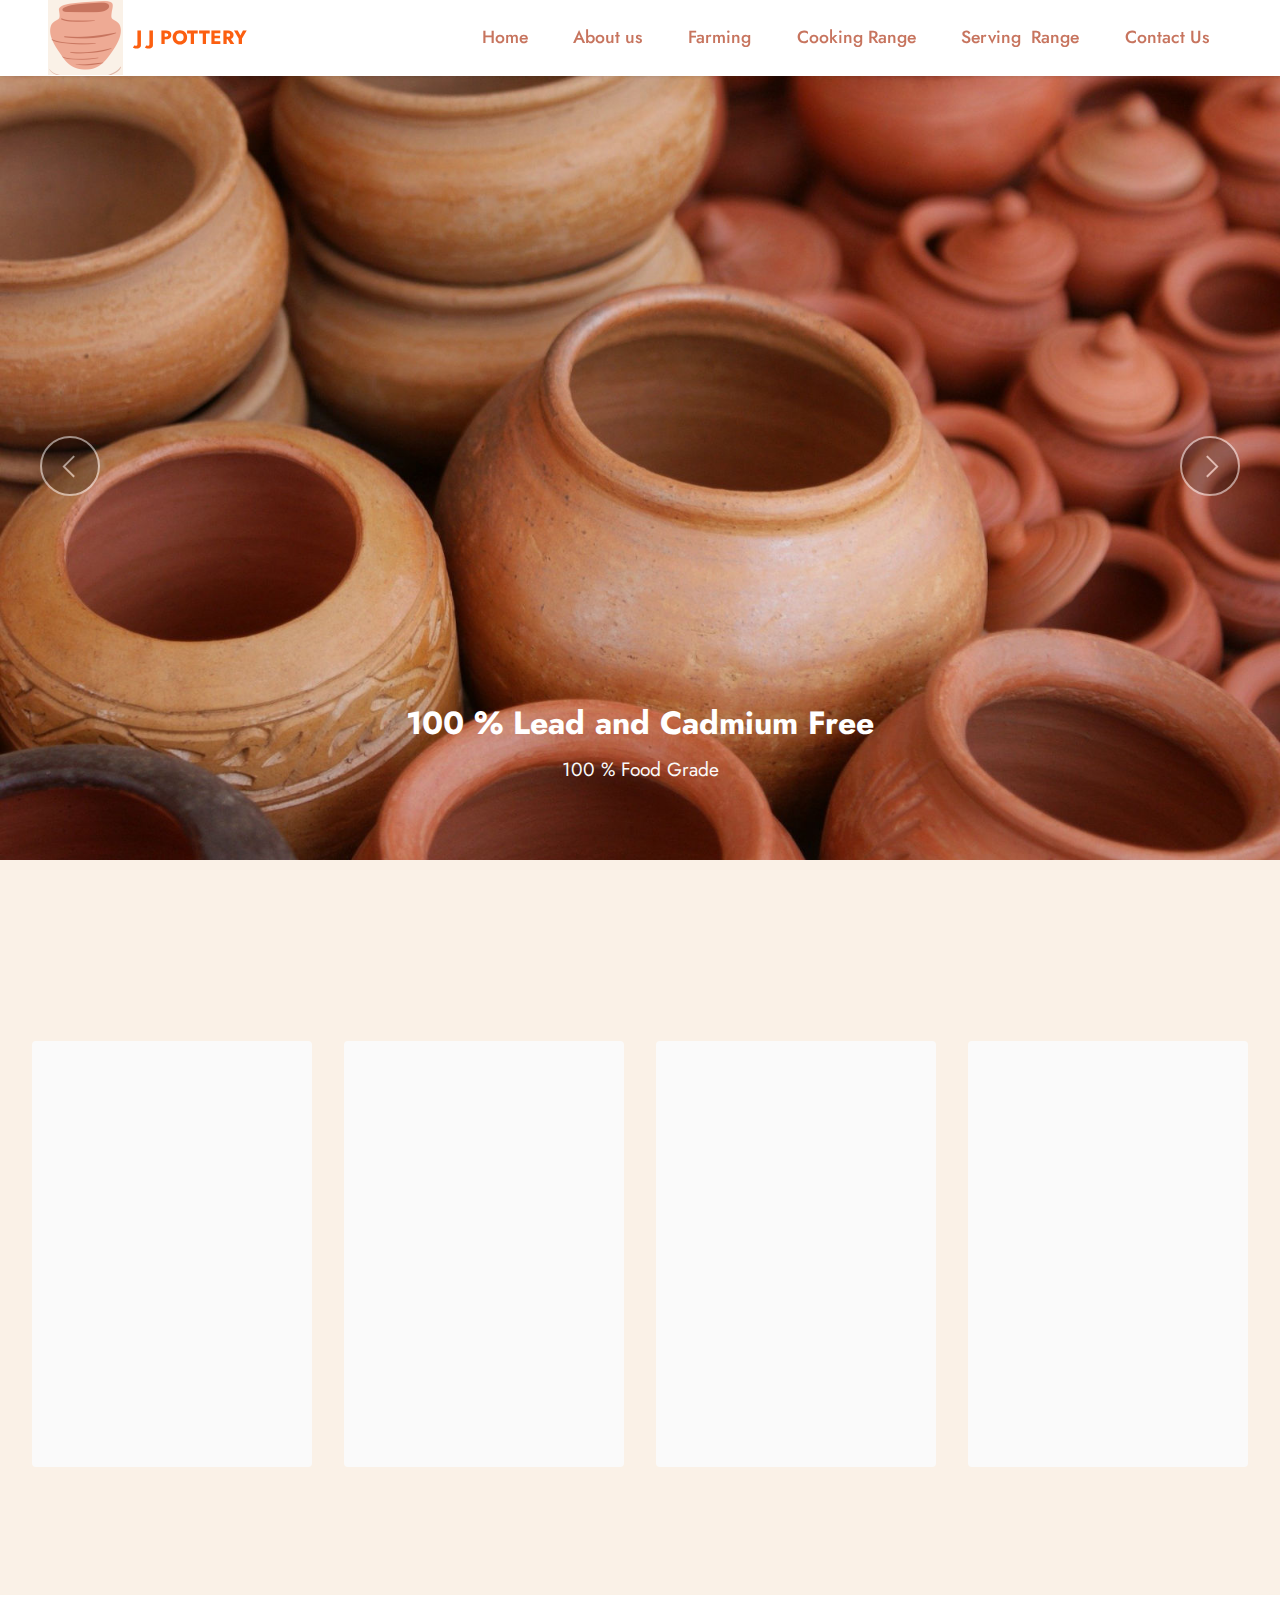
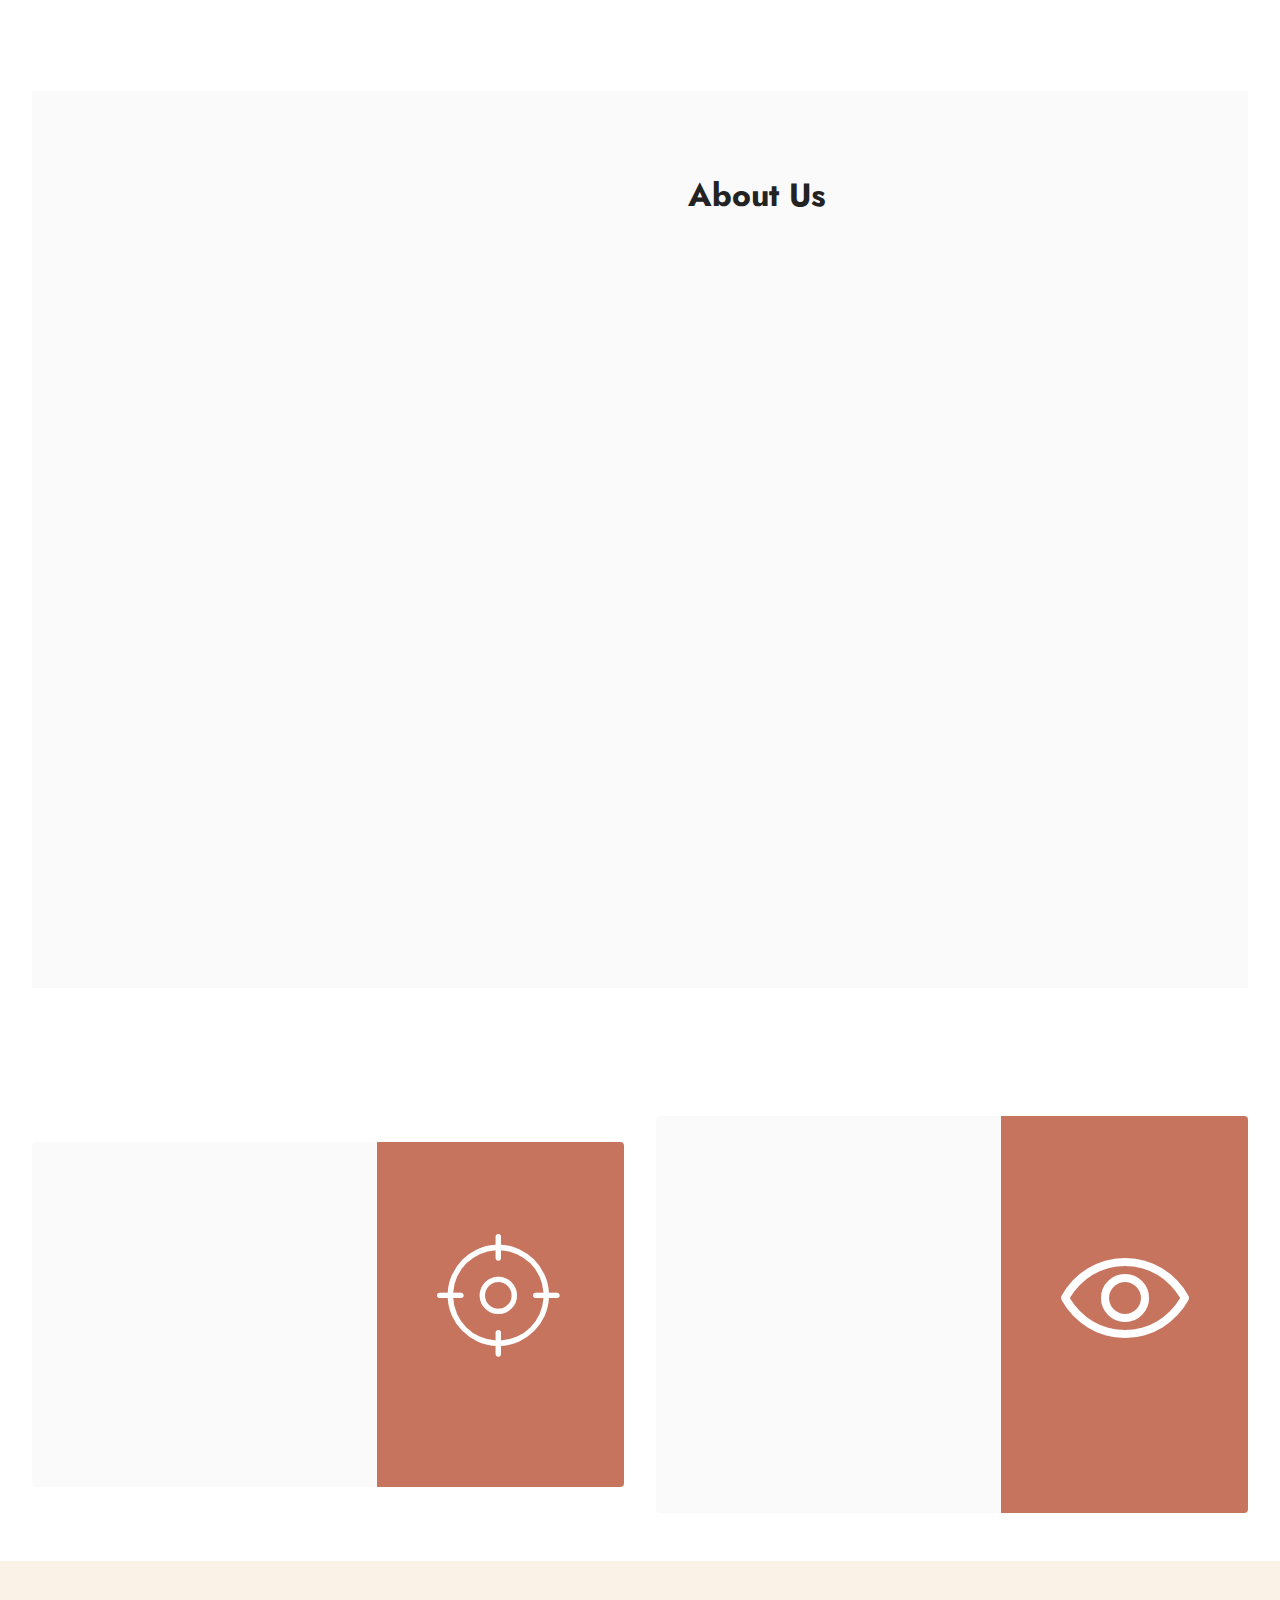
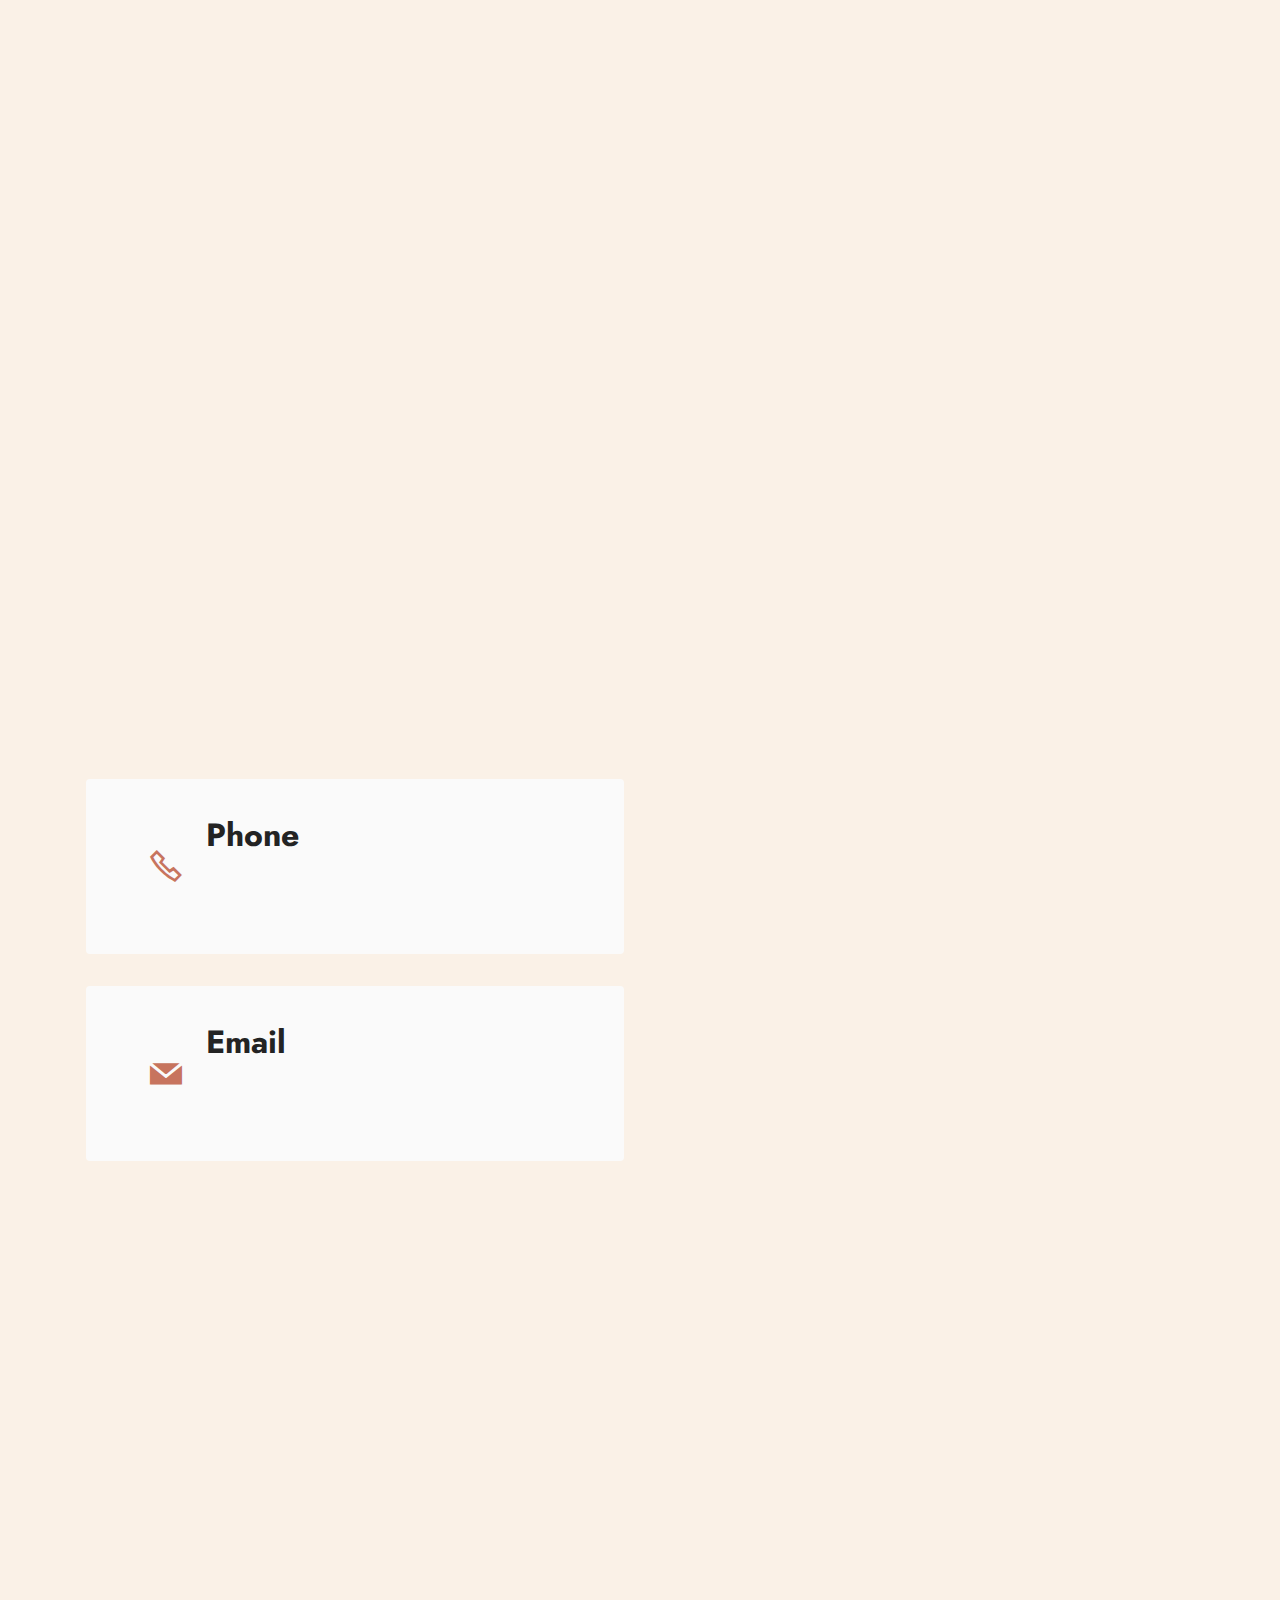
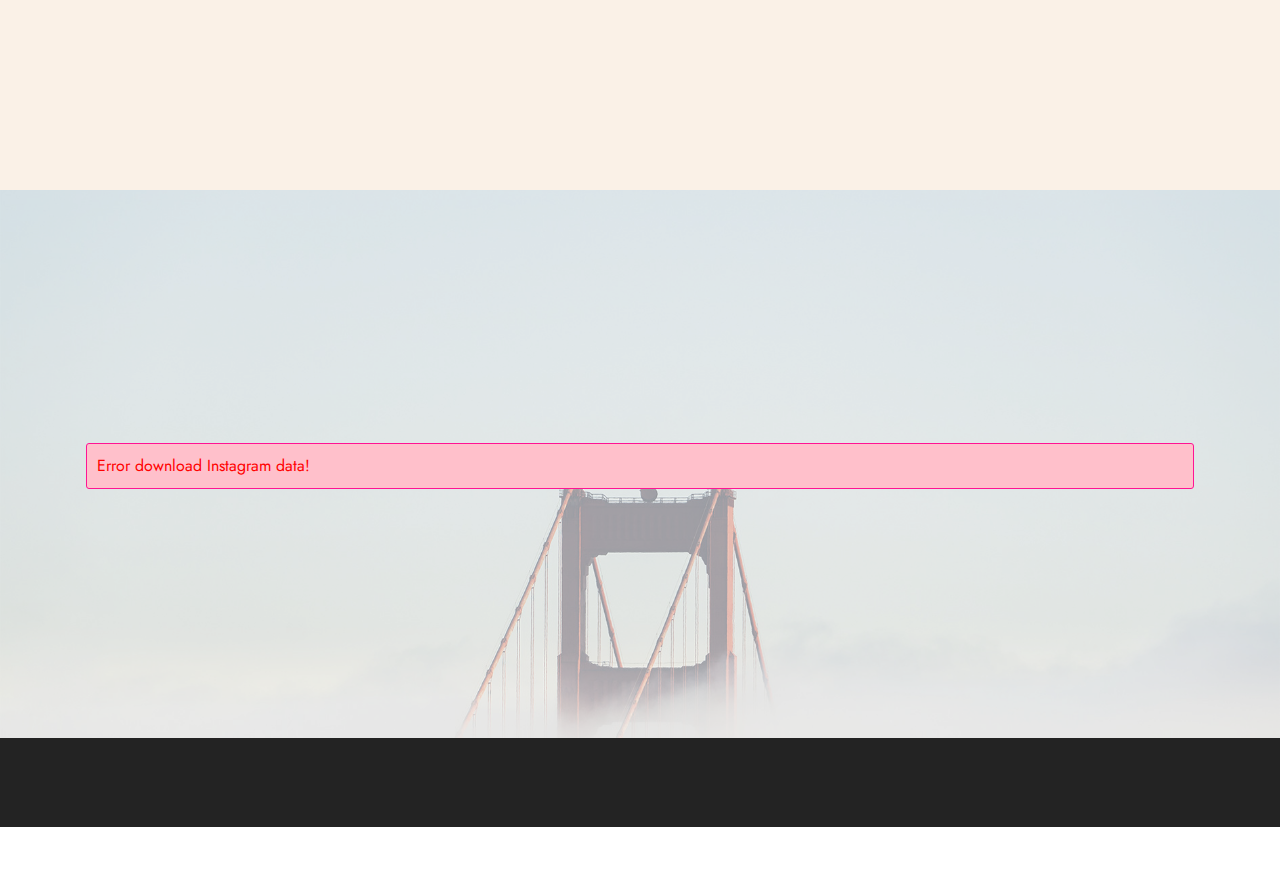
==== commit 64e7292b: "update-mobile-view patched" ====
--- a/index.html
+++ b/index.html
@@ -71,11 +71,11 @@
 
 <section class="slider1 cid-ssY20TqrqV" id="slider1-1">
     
-    <div class="carousel slide carousel-fade" id="svkSuc1QsU" data-ride="carousel" data-interval="6000">
+    <div class="carousel slide carousel-fade" id="svv1Cu1Yw4" data-ride="carousel" data-interval="6000">
         <ol class="carousel-indicators">
-            <li data-slide-to="0" class="active" data-target="#svkSuc1QsU"></li>
-            <li data-slide-to="1" data-target="#svkSuc1QsU"></li>
-            <li data-slide-to="2" data-target="#svkSuc1QsU"></li>
+            <li data-slide-to="0" class="active" data-target="#svv1Cu1Yw4"></li>
+            <li data-slide-to="1" data-target="#svv1Cu1Yw4"></li>
+            <li data-slide-to="2" data-target="#svv1Cu1Yw4"></li>
         </ol>
         <div class="carousel-inner">
             <div class="carousel-item slider-image item active">
@@ -111,11 +111,11 @@
             
             
         </div>
-        <a class="carousel-control carousel-control-prev" role="button" data-slide="prev" href="#svkSuc1QsU">
+        <a class="carousel-control carousel-control-prev" role="button" data-slide="prev" href="#svv1Cu1Yw4">
             <span class="mobi-mbri mobi-mbri-arrow-prev" aria-hidden="true"></span>
             <span class="sr-only">Previous</span>
         </a>
-        <a class="carousel-control carousel-control-next" role="button" data-slide="next" href="#svkSuc1QsU">
+        <a class="carousel-control carousel-control-next" role="button" data-slide="next" href="#svv1Cu1Yw4">
             <span class="mobi-mbri mobi-mbri-arrow-next" aria-hidden="true"></span>
             <span class="sr-only">Next</span>
         </a>
@@ -315,7 +315,7 @@
                 </div>
             </div>
             <div class="map-wrapper col-12 col-md-6">
-                <div class="google-map"><iframe frameborder="0" style="border:0" src="https://www.google.com/maps/embed/v1/place?key=AIzaSyCx3d07zxHPLvkFBLlAR3Ng8a9wsAsGoJ8&amp;q=Level 30, Westpac House,91, King William Street,Adelaide, SA 5000Australia" allowfullscreen=""></iframe></div>
+                <div class="google-map"><iframe frameborder="0" style="border:0" src="https://www.google.com/maps/embed/v1/place?key=AIzaSyCZI5F_k6S1k46ujh0SNrapM89f7mJxd30&amp;q=Level 30, Westpac House,91, King William Street,Adelaide, SA 5000Australia" allowfullscreen=""></iframe></div>
             </div>
         </div>
     </div>
@@ -333,7 +333,7 @@
         </div>
         <div class="row justify-content-center mt-4">
             <div class="col-lg-8 mx-auto mbr-form" data-form-type="formoid">
-                <form action="https://mobirise.eu/" method="POST" class="mbr-form form-with-styler" data-form-title="Form Name"><input type="hidden" name="email" data-form-email="true" value="tX5q7pHAEraXMHY0XZ5LUvSXh2pdcu6eNqyYm3Eis9fRKfG4oADYXsXqNhwkLCbITV9u5ZOU5vAITrv6brkYo56o9XqUJzwrQZL7c3Fs65CIJVt0ZSdM4fA4U9vOIoZ5">
+                <form action="https://mobirise.eu/" method="POST" class="mbr-form form-with-styler" data-form-title="Form Name"><input type="hidden" name="email" data-form-email="true" value="a8RcsTSDvMk5rPK6iFwFTaFnibzjtG1+dd/nFIf2zw0dKad+KcAZ9OUmB5gBI129rlhfkh7M0Sr6gtOqfkuX8gJipvoOnxyjbQkeSnQj+uK0sHKQK8ir+kT4FaHrVXMw">
                     <div class="">
                         <div hidden="hidden" data-form-alert="" class="alert alert-success col-12">Thanks for reaching to us !. We will get you in Touch shortly</div>
                         <div hidden="hidden" data-form-alert-danger="" class="alert alert-danger col-12">Oops...! some
@@ -360,7 +360,7 @@
     </div>
 </section>
 
-<section class="mbr-instagram-feed" id="instagram-feed-block-y" data-per-row-grid="4" data-rows="2" data-per-row-slider="" data-spacing="5" data-full-width="" data-account="josephjoy1010" data-rv-view="1044" style="background-image: url(assets/images/instagram-background.jpg); padding-top: 160px; padding-bottom: 160px;">
+<section class="mbr-instagram-feed" id="instagram-feed-block-y" data-per-row-grid="4" data-rows="2" data-per-row-slider="" data-spacing="5" data-full-width="" data-account="josephjoy1010" data-rv-view="21" style="background-image: url(assets/images/instagram-background.jpg); padding-top: 160px; padding-bottom: 160px;">
     <div class="mbr-overlay" style="opacity: 0.6; background-color: rgb(239, 239, 239);">
     </div>
     <div class="container container_toggle">
@@ -390,6 +390,7 @@
             </div>
         </div>
     </div>
+</section><section style="background-color: #fff; font-family: -apple-system, BlinkMacSystemFont, 'Segoe UI', 'Roboto', 'Helvetica Neue', Arial, sans-serif; color:#aaa; font-size:12px; padding: 0; align-items: center; display: flex;"><a href="https://mobirise.site/a" style="flex: 1 1; height: 3rem; padding-left: 1rem;"></a><p style="flex: 0 0 auto; margin:0; padding-right:1rem;"><a href="https://mobirise.site/q" style="color:#aaa;">This page</a> was created with Mobirise theme</p></section><script src="assets/web/assets/jquery/jquery.min.js"></script>  <script src="assets/popper/popper.min.js"></script>  <script src="assets/tether/tether.min.js"></script>  <script src="assets/bootstrap/js/bootstrap.min.js"></script>  <script src="assets/smoothscroll/smooth-scroll.js"></script>  <script src="assets/dropdown/js/nav-dropdown.js"></script>  <script src="assets/dropdown/js/navbar-dropdown.js"></script>  <script src="assets/touchswipe/jquery.touch-swipe.min.js"></script>  <script src="assets/viewportchecker/jquery.viewportchecker.js"></script>  <script src="assets/formstyler/jquery.formstyler.js"></script>  <script src="assets/formstyler/jquery.formstyler.min.js"></script>  <script src="assets/datepicker/jquery.datetimepicker.full.js"></script>  <script src="assets/instagram-feed/index.js"></script>  <script src="assets/slick/slick.min.js"></script>  <script src="assets/theme/js/script.js"></script>  <script src="assets/formoid/formoid.min.js"></script>  
   
   
   <input name="animation" type="hidden">
--- a/assets/mobirise/css/mbr-additional.css
+++ b/assets/mobirise/css/mbr-additional.css
@@ -783,7 +783,7 @@
 }
 .cid-ssY1VHdipW .dropdown-menu,
 .cid-ssY1VHdipW .navbar.opened {
-  background: #faf1e7 !important;
+  background: #ffffff !important;
 }
 .cid-ssY1VHdipW .nav-item:focus,
 .cid-ssY1VHdipW .nav-link:focus {
@@ -818,7 +818,7 @@
   transition: all .3s;
   border-bottom: 1px solid transparent;
   box-shadow: 0 1px 3px 0 rgba(0, 0, 0, 0.1);
-  background: #faf1e7;
+  background: #ffffff;
 }
 .cid-ssY1VHdipW .navbar.opened {
   transition: all .3s;
@@ -844,7 +844,7 @@
 }
 @media (min-width: 992px) {
   .cid-ssY1VHdipW .navbar.collapsed.opened:not(.navbar-short) .navbar-collapse {
-    max-height: calc(98.5vh - 3rem);
+    max-height: calc(98.5vh - 4.7rem);
   }
 }
 .cid-ssY1VHdipW .navbar.collapsed .dropdown-menu .dropdown-submenu {
@@ -963,7 +963,7 @@
   padding: 0.667em 1.667em;
 }
 .cid-ssY1VHdipW .navbar.navbar-expand-lg .dropdown .dropdown-menu {
-  background: #faf1e7;
+  background: #ffffff;
 }
 .cid-ssY1VHdipW .navbar.navbar-expand-lg .dropdown .dropdown-menu .dropdown-submenu {
   margin: 0;
@@ -994,7 +994,7 @@
   width: 30px;
   height: 2px;
   border-right: 5px;
-  background-color: #c7745e;
+  background-color: #ff9966;
 }
 .cid-ssY1VHdipW button.navbar-toggler .hamburger span:nth-child(1) {
   top: 0;
@@ -1514,7 +1514,7 @@
 }
 .cid-ssY1VHdipW .dropdown-menu,
 .cid-ssY1VHdipW .navbar.opened {
-  background: #faf1e7 !important;
+  background: #ffffff !important;
 }
 .cid-ssY1VHdipW .nav-item:focus,
 .cid-ssY1VHdipW .nav-link:focus {
@@ -1549,7 +1549,7 @@
   transition: all .3s;
   border-bottom: 1px solid transparent;
   box-shadow: 0 1px 3px 0 rgba(0, 0, 0, 0.1);
-  background: #faf1e7;
+  background: #ffffff;
 }
 .cid-ssY1VHdipW .navbar.opened {
   transition: all .3s;
@@ -1575,7 +1575,7 @@
 }
 @media (min-width: 992px) {
   .cid-ssY1VHdipW .navbar.collapsed.opened:not(.navbar-short) .navbar-collapse {
-    max-height: calc(98.5vh - 3rem);
+    max-height: calc(98.5vh - 4.7rem);
   }
 }
 .cid-ssY1VHdipW .navbar.collapsed .dropdown-menu .dropdown-submenu {
@@ -1694,7 +1694,7 @@
   padding: 0.667em 1.667em;
 }
 .cid-ssY1VHdipW .navbar.navbar-expand-lg .dropdown .dropdown-menu {
-  background: #faf1e7;
+  background: #ffffff;
 }
 .cid-ssY1VHdipW .navbar.navbar-expand-lg .dropdown .dropdown-menu .dropdown-submenu {
   margin: 0;
@@ -1725,7 +1725,7 @@
   width: 30px;
   height: 2px;
   border-right: 5px;
-  background-color: #c7745e;
+  background-color: #ff9966;
 }
 .cid-ssY1VHdipW button.navbar-toggler .hamburger span:nth-child(1) {
   top: 0;
@@ -1902,7 +1902,7 @@
 }
 .cid-ssY1VHdipW .dropdown-menu,
 .cid-ssY1VHdipW .navbar.opened {
-  background: #faf1e7 !important;
+  background: #ffffff !important;
 }
 .cid-ssY1VHdipW .nav-item:focus,
 .cid-ssY1VHdipW .nav-link:focus {
@@ -1937,7 +1937,7 @@
   transition: all .3s;
   border-bottom: 1px solid transparent;
   box-shadow: 0 1px 3px 0 rgba(0, 0, 0, 0.1);
-  background: #faf1e7;
+  background: #ffffff;
 }
 .cid-ssY1VHdipW .navbar.opened {
   transition: all .3s;
@@ -1963,7 +1963,7 @@
 }
 @media (min-width: 992px) {
   .cid-ssY1VHdipW .navbar.collapsed.opened:not(.navbar-short) .navbar-collapse {
-    max-height: calc(98.5vh - 3rem);
+    max-height: calc(98.5vh - 4.7rem);
   }
 }
 .cid-ssY1VHdipW .navbar.collapsed .dropdown-menu .dropdown-submenu {
@@ -2082,7 +2082,7 @@
   padding: 0.667em 1.667em;
 }
 .cid-ssY1VHdipW .navbar.navbar-expand-lg .dropdown .dropdown-menu {
-  background: #faf1e7;
+  background: #ffffff;
 }
 .cid-ssY1VHdipW .navbar.navbar-expand-lg .dropdown .dropdown-menu .dropdown-submenu {
   margin: 0;
@@ -2113,7 +2113,7 @@
   width: 30px;
   height: 2px;
   border-right: 5px;
-  background-color: #c7745e;
+  background-color: #ff9966;
 }
 .cid-ssY1VHdipW button.navbar-toggler .hamburger span:nth-child(1) {
   top: 0;
@@ -2290,7 +2290,7 @@
 }
 .cid-ssY1VHdipW .dropdown-menu,
 .cid-ssY1VHdipW .navbar.opened {
-  background: #faf1e7 !important;
+  background: #ffffff !important;
 }
 .cid-ssY1VHdipW .nav-item:focus,
 .cid-ssY1VHdipW .nav-link:focus {
@@ -2325,7 +2325,7 @@
   transition: all .3s;
   border-bottom: 1px solid transparent;
   box-shadow: 0 1px 3px 0 rgba(0, 0, 0, 0.1);
-  background: #faf1e7;
+  background: #ffffff;
 }
 .cid-ssY1VHdipW .navbar.opened {
   transition: all .3s;
@@ -2351,7 +2351,7 @@
 }
 @media (min-width: 992px) {
   .cid-ssY1VHdipW .navbar.collapsed.opened:not(.navbar-short) .navbar-collapse {
-    max-height: calc(98.5vh - 3rem);
+    max-height: calc(98.5vh - 4.7rem);
   }
 }
 .cid-ssY1VHdipW .navbar.collapsed .dropdown-menu .dropdown-submenu {
@@ -2470,7 +2470,7 @@
   padding: 0.667em 1.667em;
 }
 .cid-ssY1VHdipW .navbar.navbar-expand-lg .dropdown .dropdown-menu {
-  background: #faf1e7;
+  background: #ffffff;
 }
 .cid-ssY1VHdipW .navbar.navbar-expand-lg .dropdown .dropdown-menu .dropdown-submenu {
   margin: 0;
@@ -2501,7 +2501,7 @@
   width: 30px;
   height: 2px;
   border-right: 5px;
-  background-color: #c7745e;
+  background-color: #ff9966;
 }
 .cid-ssY1VHdipW button.navbar-toggler .hamburger span:nth-child(1) {
   top: 0;
--- a/assets/mobirise/css/mbr-additional.css
+++ b/assets/mobirise/css/mbr-additional.css
@@ -783,7 +783,7 @@
 }
 .cid-ssY1VHdipW .dropdown-menu,
 .cid-ssY1VHdipW .navbar.opened {
-  background: #faf1e7 !important;
+  background: #ffffff !important;
 }
 .cid-ssY1VHdipW .nav-item:focus,
 .cid-ssY1VHdipW .nav-link:focus {
@@ -818,7 +818,7 @@
   transition: all .3s;
   border-bottom: 1px solid transparent;
   box-shadow: 0 1px 3px 0 rgba(0, 0, 0, 0.1);
-  background: #faf1e7;
+  background: #ffffff;
 }
 .cid-ssY1VHdipW .navbar.opened {
   transition: all .3s;
@@ -844,7 +844,7 @@
 }
 @media (min-width: 992px) {
   .cid-ssY1VHdipW .navbar.collapsed.opened:not(.navbar-short) .navbar-collapse {
-    max-height: calc(98.5vh - 3rem);
+    max-height: calc(98.5vh - 4.7rem);
   }
 }
 .cid-ssY1VHdipW .navbar.collapsed .dropdown-menu .dropdown-submenu {
@@ -963,7 +963,7 @@
   padding: 0.667em 1.667em;
 }
 .cid-ssY1VHdipW .navbar.navbar-expand-lg .dropdown .dropdown-menu {
-  background: #faf1e7;
+  background: #ffffff;
 }
 .cid-ssY1VHdipW .navbar.navbar-expand-lg .dropdown .dropdown-menu .dropdown-submenu {
   margin: 0;
@@ -994,7 +994,7 @@
   width: 30px;
   height: 2px;
   border-right: 5px;
-  background-color: #c7745e;
+  background-color: #ff9966;
 }
 .cid-ssY1VHdipW button.navbar-toggler .hamburger span:nth-child(1) {
   top: 0;
@@ -1514,7 +1514,7 @@
 }
 .cid-ssY1VHdipW .dropdown-menu,
 .cid-ssY1VHdipW .navbar.opened {
-  background: #faf1e7 !important;
+  background: #ffffff !important;
 }
 .cid-ssY1VHdipW .nav-item:focus,
 .cid-ssY1VHdipW .nav-link:focus {
@@ -1549,7 +1549,7 @@
   transition: all .3s;
   border-bottom: 1px solid transparent;
   box-shadow: 0 1px 3px 0 rgba(0, 0, 0, 0.1);
-  background: #faf1e7;
+  background: #ffffff;
 }
 .cid-ssY1VHdipW .navbar.opened {
   transition: all .3s;
@@ -1575,7 +1575,7 @@
 }
 @media (min-width: 992px) {
   .cid-ssY1VHdipW .navbar.collapsed.opened:not(.navbar-short) .navbar-collapse {
-    max-height: calc(98.5vh - 3rem);
+    max-height: calc(98.5vh - 4.7rem);
   }
 }
 .cid-ssY1VHdipW .navbar.collapsed .dropdown-menu .dropdown-submenu {
@@ -1694,7 +1694,7 @@
   padding: 0.667em 1.667em;
 }
 .cid-ssY1VHdipW .navbar.navbar-expand-lg .dropdown .dropdown-menu {
-  background: #faf1e7;
+  background: #ffffff;
 }
 .cid-ssY1VHdipW .navbar.navbar-expand-lg .dropdown .dropdown-menu .dropdown-submenu {
   margin: 0;
@@ -1725,7 +1725,7 @@
   width: 30px;
   height: 2px;
   border-right: 5px;
-  background-color: #c7745e;
+  background-color: #ff9966;
 }
 .cid-ssY1VHdipW button.navbar-toggler .hamburger span:nth-child(1) {
   top: 0;
@@ -1902,7 +1902,7 @@
 }
 .cid-ssY1VHdipW .dropdown-menu,
 .cid-ssY1VHdipW .navbar.opened {
-  background: #faf1e7 !important;
+  background: #ffffff !important;
 }
 .cid-ssY1VHdipW .nav-item:focus,
 .cid-ssY1VHdipW .nav-link:focus {
@@ -1937,7 +1937,7 @@
   transition: all .3s;
   border-bottom: 1px solid transparent;
   box-shadow: 0 1px 3px 0 rgba(0, 0, 0, 0.1);
-  background: #faf1e7;
+  background: #ffffff;
 }
 .cid-ssY1VHdipW .navbar.opened {
   transition: all .3s;
@@ -1963,7 +1963,7 @@
 }
 @media (min-width: 992px) {
   .cid-ssY1VHdipW .navbar.collapsed.opened:not(.navbar-short) .navbar-collapse {
-    max-height: calc(98.5vh - 3rem);
+    max-height: calc(98.5vh - 4.7rem);
   }
 }
 .cid-ssY1VHdipW .navbar.collapsed .dropdown-menu .dropdown-submenu {
@@ -2082,7 +2082,7 @@
   padding: 0.667em 1.667em;
 }
 .cid-ssY1VHdipW .navbar.navbar-expand-lg .dropdown .dropdown-menu {
-  background: #faf1e7;
+  background: #ffffff;
 }
 .cid-ssY1VHdipW .navbar.navbar-expand-lg .dropdown .dropdown-menu .dropdown-submenu {
   margin: 0;
@@ -2113,7 +2113,7 @@
   width: 30px;
   height: 2px;
   border-right: 5px;
-  background-color: #c7745e;
+  background-color: #ff9966;
 }
 .cid-ssY1VHdipW button.navbar-toggler .hamburger span:nth-child(1) {
   top: 0;
@@ -2290,7 +2290,7 @@
 }
 .cid-ssY1VHdipW .dropdown-menu,
 .cid-ssY1VHdipW .navbar.opened {
-  background: #faf1e7 !important;
+  background: #ffffff !important;
 }
 .cid-ssY1VHdipW .nav-item:focus,
 .cid-ssY1VHdipW .nav-link:focus {
@@ -2325,7 +2325,7 @@
   transition: all .3s;
   border-bottom: 1px solid transparent;
   box-shadow: 0 1px 3px 0 rgba(0, 0, 0, 0.1);
-  background: #faf1e7;
+  background: #ffffff;
 }
 .cid-ssY1VHdipW .navbar.opened {
   transition: all .3s;
@@ -2351,7 +2351,7 @@
 }
 @media (min-width: 992px) {
   .cid-ssY1VHdipW .navbar.collapsed.opened:not(.navbar-short) .navbar-collapse {
-    max-height: calc(98.5vh - 3rem);
+    max-height: calc(98.5vh - 4.7rem);
   }
 }
 .cid-ssY1VHdipW .navbar.collapsed .dropdown-menu .dropdown-submenu {
@@ -2470,7 +2470,7 @@
   padding: 0.667em 1.667em;
 }
 .cid-ssY1VHdipW .navbar.navbar-expand-lg .dropdown .dropdown-menu {
-  background: #faf1e7;
+  background: #ffffff;
 }
 .cid-ssY1VHdipW .navbar.navbar-expand-lg .dropdown .dropdown-menu .dropdown-submenu {
   margin: 0;
@@ -2501,7 +2501,7 @@
   width: 30px;
   height: 2px;
   border-right: 5px;
-  background-color: #c7745e;
+  background-color: #ff9966;
 }
 .cid-ssY1VHdipW button.navbar-toggler .hamburger span:nth-child(1) {
   top: 0;
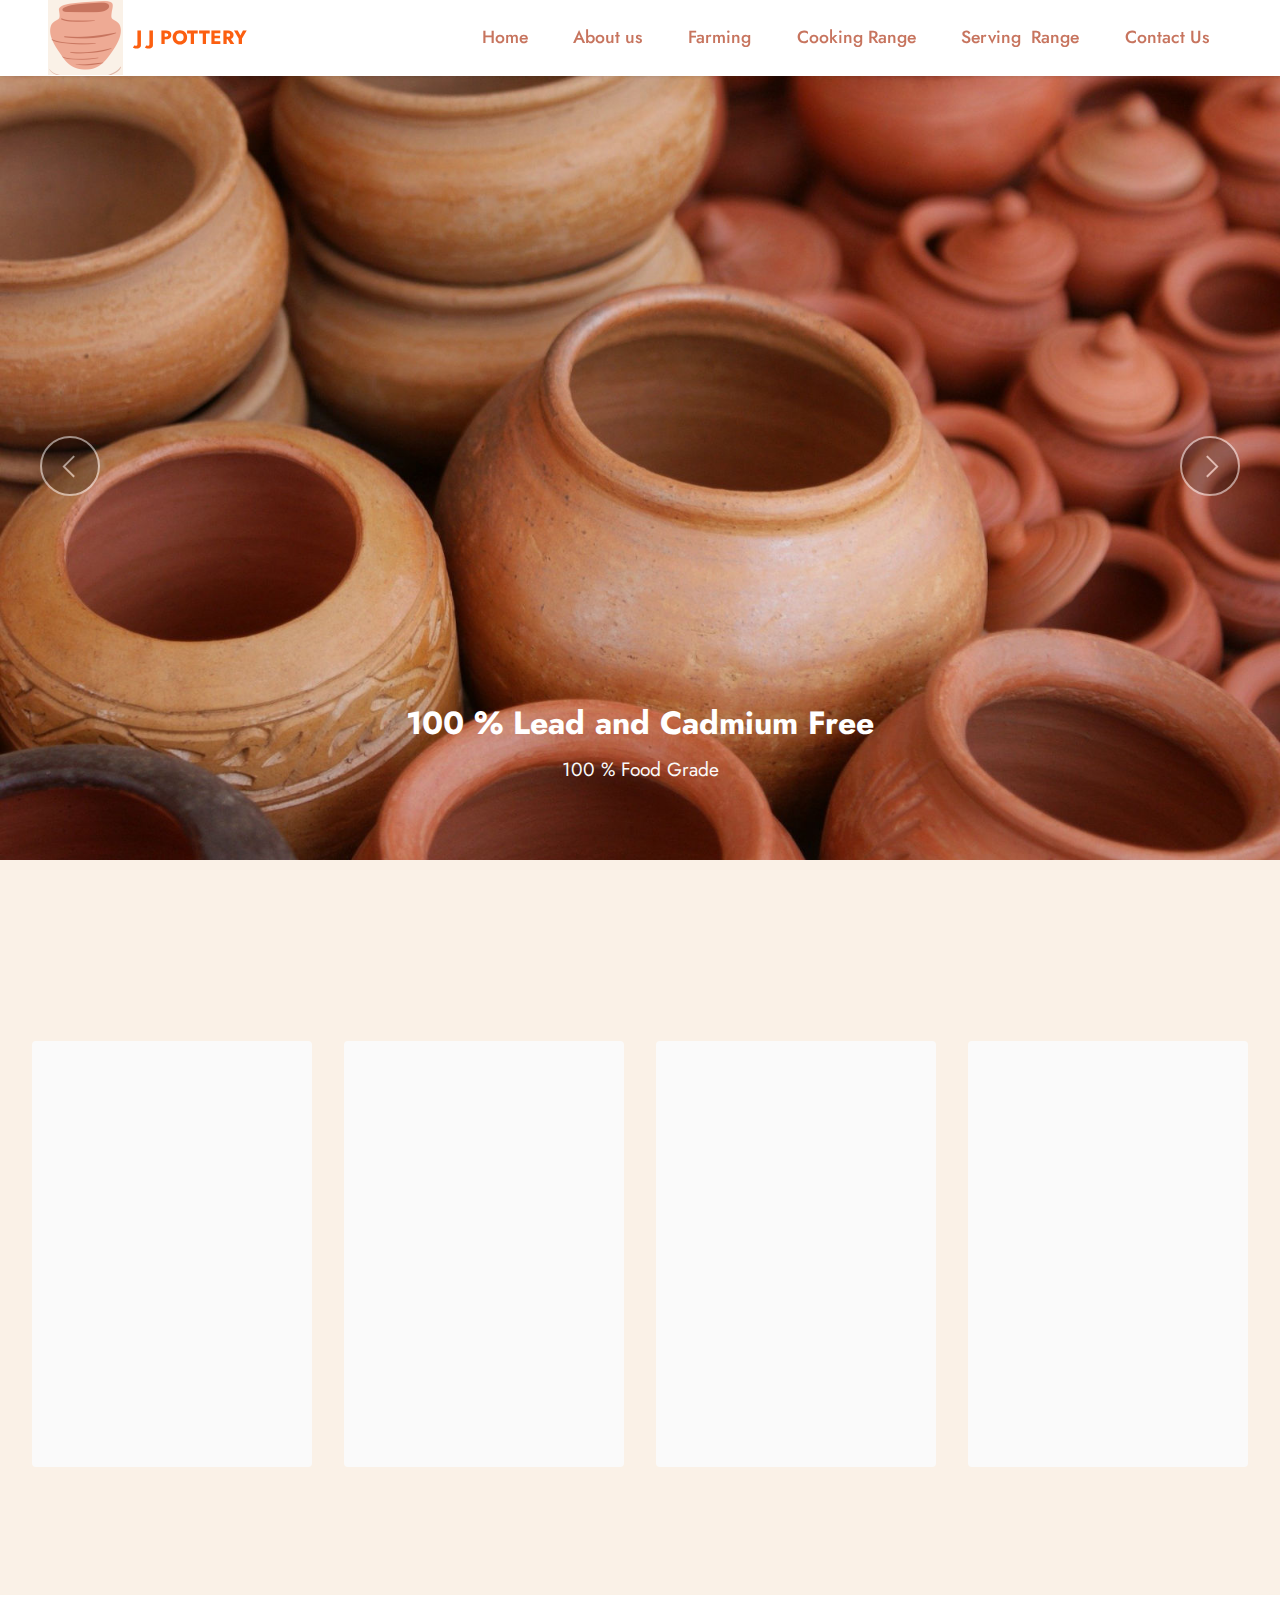
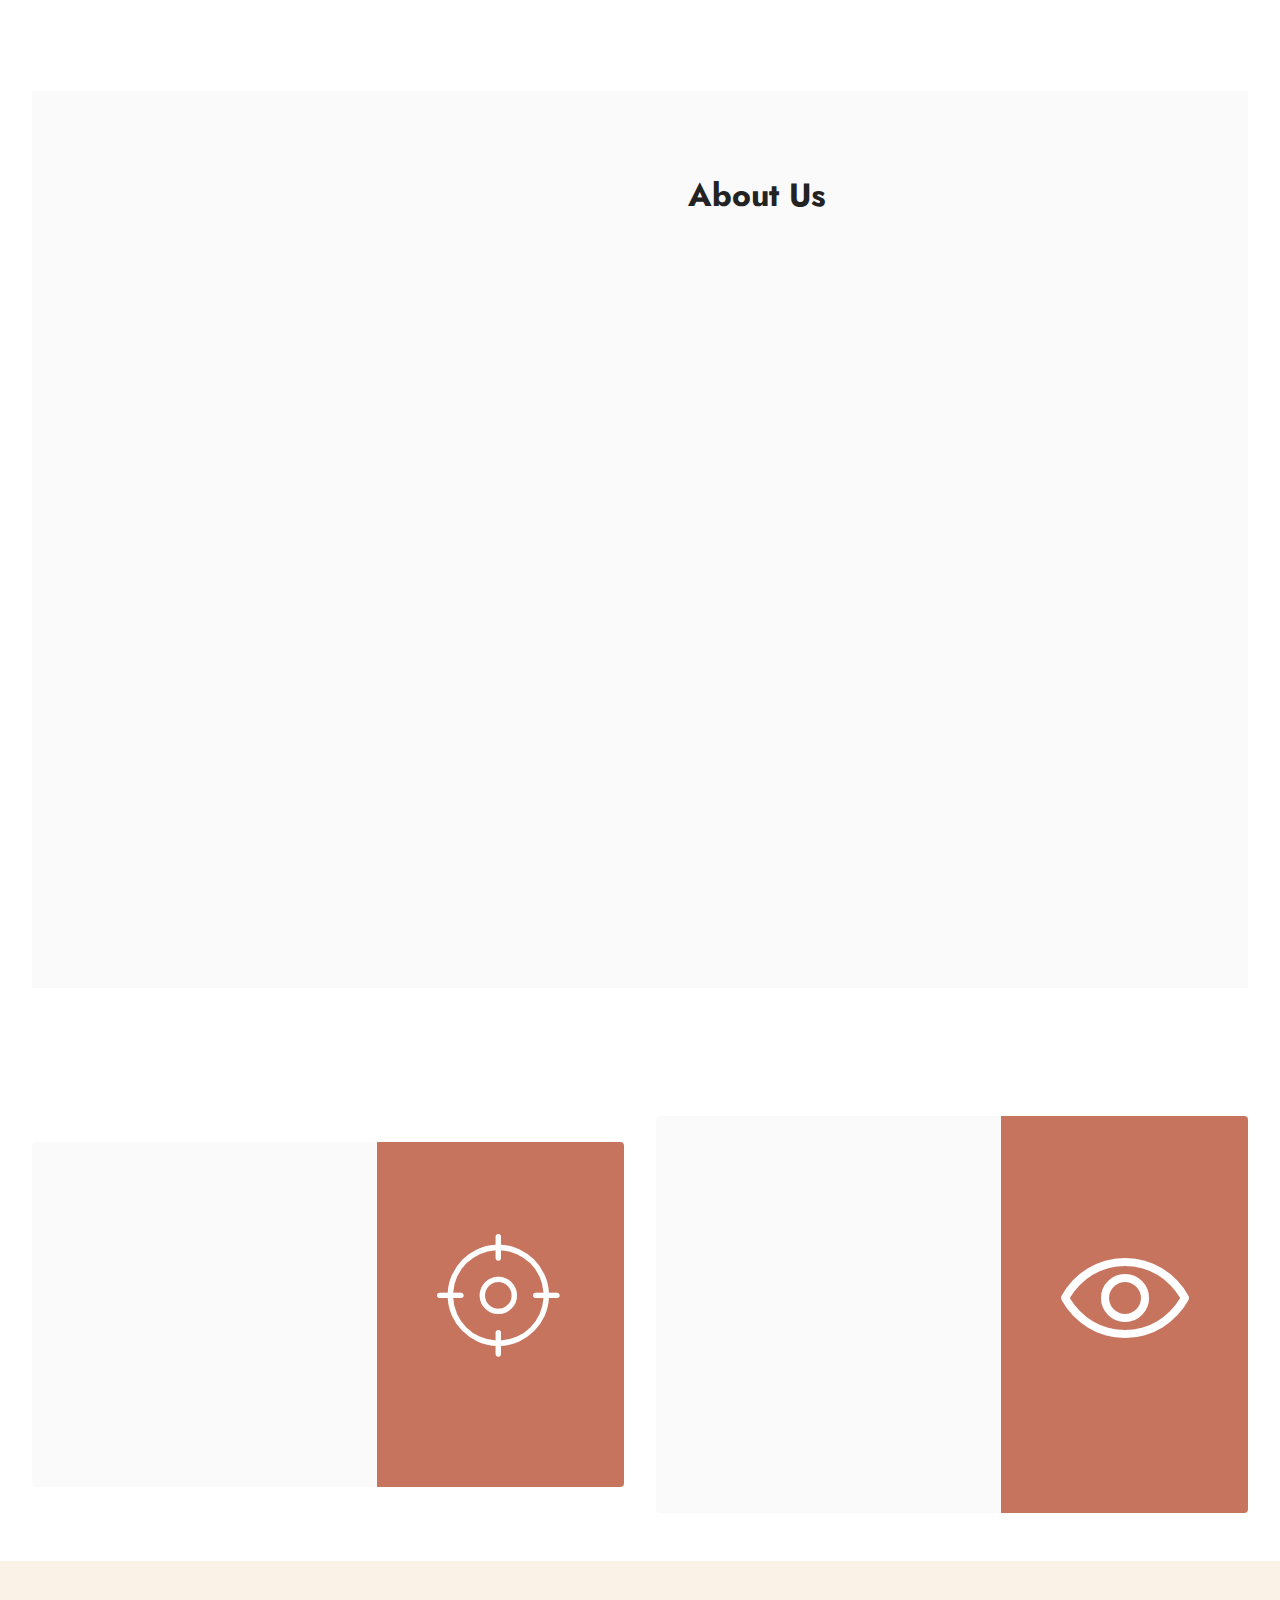
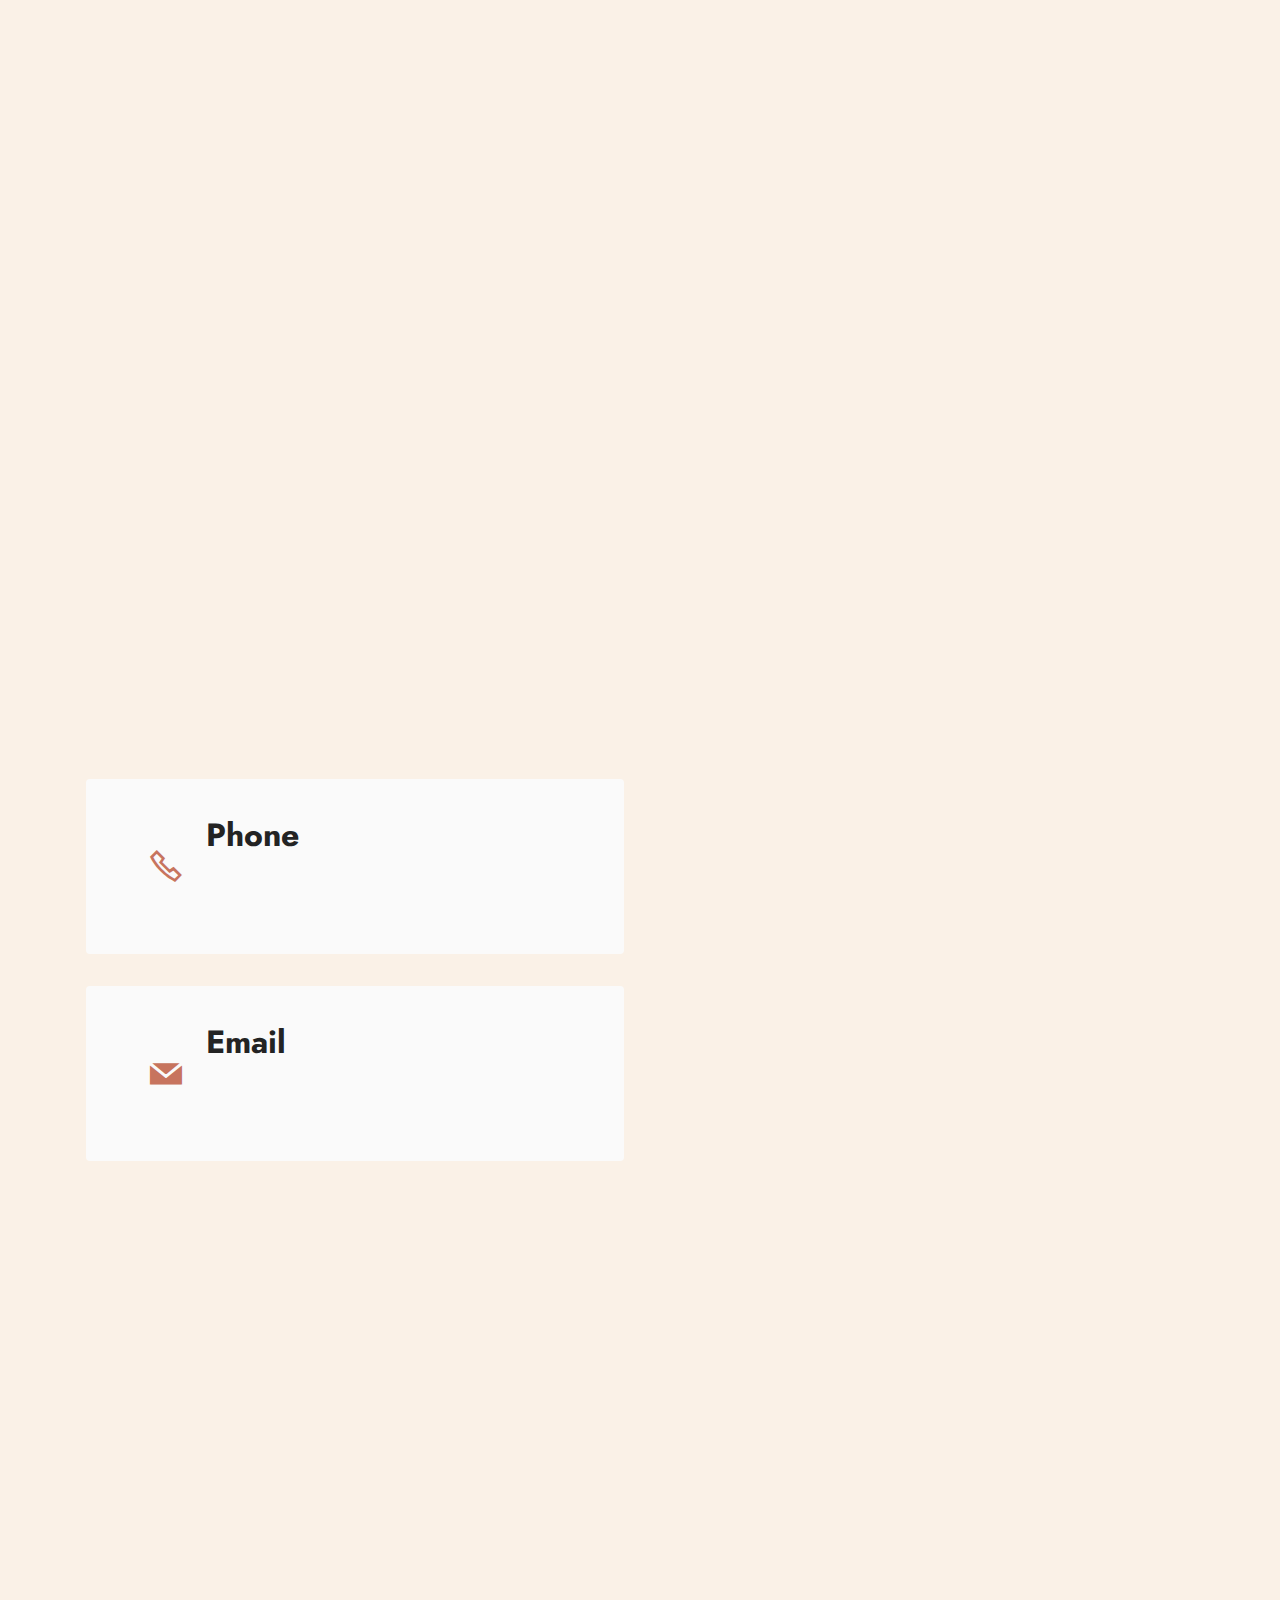
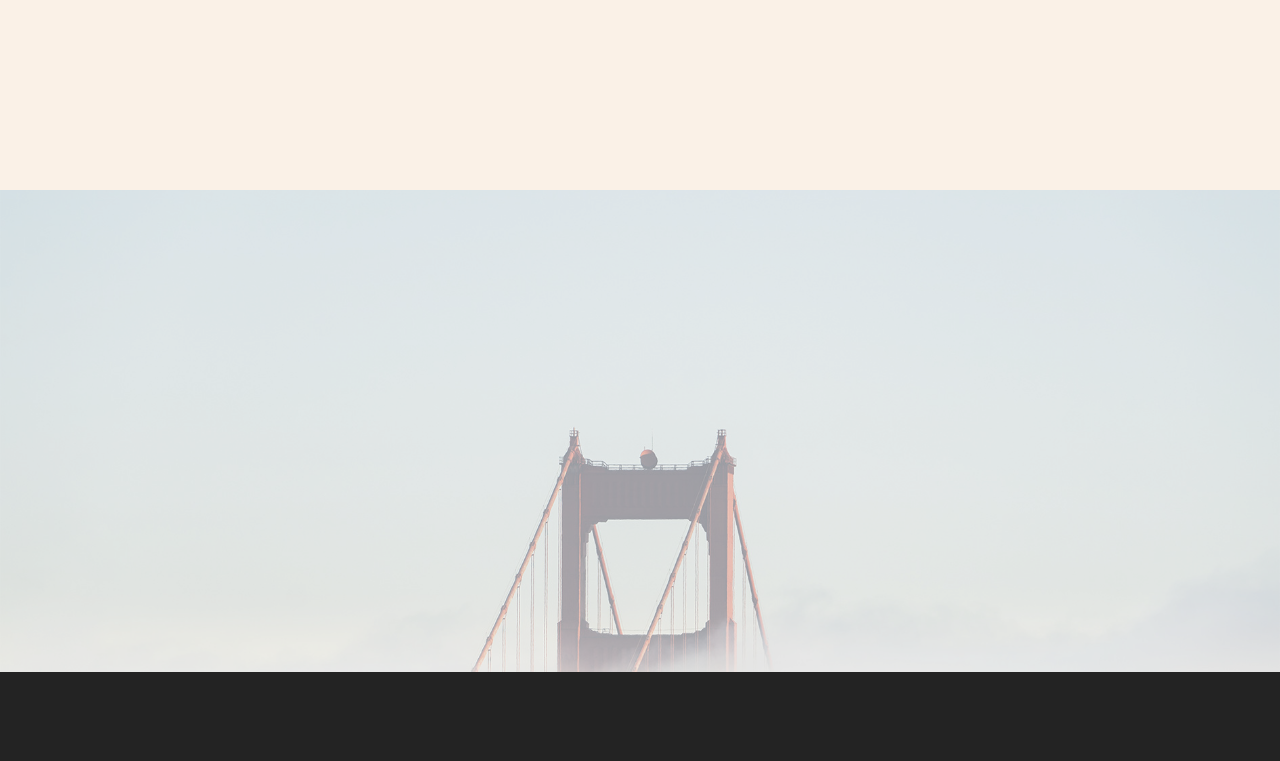
==== commit 74426d34: "update2" ====
--- a/index.html
+++ b/index.html
@@ -8,8 +8,8 @@
   <meta name="viewport" content="width=device-width, initial-scale=1, minimum-scale=1">
   <link rel="shortcut icon" href="assets/images/the-clay-3-150x150.png" type="image/x-icon">
   <meta name="description" content="">
-  
-  
+
+
   <title>JJ Pottery</title>
   <link rel="stylesheet" href="assets/web/assets/mobirise-icons/mobirise-icons.css">
   <link rel="stylesheet" href="assets/web/assets/mobirise-icons2/mobirise2.css">
@@ -28,15 +28,15 @@
   <link rel="stylesheet" href="assets/slick/slick.css">
   <link rel="stylesheet" href="assets/theme/css/style.css">
   <link rel="preload" as="style" href="assets/mobirise/css/mbr-additional.css"><link rel="stylesheet" href="assets/mobirise/css/mbr-additional.css" type="text/css">
-  
-  
-  
-  
+
+
+
+
 </head>
 <body>
-  
+
   <section class="menu menu1 cid-ssY1VHdipW" once="menu" id="menu1-0">
-    
+
 
     <nav class="navbar navbar-dropdown navbar-fixed-top navbar-expand-lg">
         <div class="container-fluid">
@@ -62,15 +62,15 @@
                     <li class="nav-item"><a class="nav-link link text-primary display-4" href="page1.html">Cooking Range</a></li><li class="nav-item"><a class="nav-link link text-primary display-4" href="servingrange.html">Serving&nbsp; Range</a></li>
                     <li class="nav-item"><a class="nav-link link text-primary display-4" href="index.html#contacts3-d">Contact Us</a>
                     </li></ul>
-                
-                
+
+
             </div>
         </div>
     </nav>
 </section>
 
 <section class="slider1 cid-ssY20TqrqV" id="slider1-1">
-    
+
     <div class="carousel slide carousel-fade" id="svv1Cu1Yw4" data-ride="carousel" data-interval="6000">
         <ol class="carousel-indicators">
             <li data-slide-to="0" class="active" data-target="#svv1Cu1Yw4"></li>
@@ -81,7 +81,7 @@
             <div class="carousel-item slider-image item active">
                 <div class="item-wrapper">
                     <img class="d-block w-100" src="assets/images/mbr-1600x1064.jpg" data-slide-to="0">
-                    
+
                     <div class="carousel-caption">
                         <h5 class="mbr-section-subtitle mbr-fonts-style display-5">
                             <strong>100 % Lead and Cadmium Free</strong></h5>
@@ -91,7 +91,7 @@
             </div><div class="carousel-item slider-image item">
                 <div class="item-wrapper">
                     <img class="d-block w-100" src="assets/images/mbr-1900x1306.jpg" data-slide-to="1">
-                    
+
                     <div class="carousel-caption">
                         <h5 class="mbr-section-subtitle mbr-fonts-style display-5">
                             <strong>Conventional&nbsp;</strong></h5>
@@ -101,15 +101,15 @@
             </div><div class="carousel-item slider-image item">
                 <div class="item-wrapper">
                     <img class="d-block w-100" src="assets/images/h1-hero1-1600x576.png" data-slide-to="2">
-                    
+
                     <div class="carousel-caption">
                         <h5 class="mbr-section-subtitle mbr-fonts-style display-5"><strong>Microwave oven safe</strong><div>Heat resistant up to 1000 C</div></h5>
                         <p class="mbr-section-text mbr-fonts-style display-7"></p>
                     </div>
                 </div>
             </div>
-            
-            
+
+
         </div>
         <a class="carousel-control carousel-control-prev" role="button" data-slide="prev" href="#svv1Cu1Yw4">
             <span class="mobi-mbri mobi-mbri-arrow-prev" aria-hidden="true"></span>
@@ -123,13 +123,13 @@
 </section>
 
 <section class="gallery3 cid-ssYM3Ezctg" id="gallery3-g">
-    
-    
+
+
     <div class="container-fluid">
         <div class="mbr-section-head">
             <h4 class="mbr-section-title mbr-fonts-style align-center mb-0 display-2">
                 <strong>Why Choose Us ?</strong></h4>
-            
+
         </div>
         <div class="row mt-4">
             <div class="item features-image сol-12 col-md-6 col-lg-3">
@@ -139,10 +139,10 @@
                     </div>
                     <div class="item-content">
                         <h5 class="item-title mbr-fonts-style display-7"><strong>100% Green and Organic</strong></h5>
-                        
+
                         <p class="mbr-text mbr-fonts-style mt-3 display-7">We specialize in bringing 100% organic or Green products to market.</p>
                     </div>
-                    
+
                 </div>
             </div>
             <div class="item features-image сol-12 col-md-6 col-lg-3">
@@ -152,10 +152,10 @@
                     </div>
                     <div class="item-content">
                         <h5 class="item-title mbr-fonts-style display-7"><strong>Tested and global client base</strong></h5>
-                        
+
                         <p class="mbr-text mbr-fonts-style mt-3 display-7">Our products are consistently used by a large global client base across the world</p>
                     </div>
-                    
+
                 </div>
             </div>
             <div class="item features-image сol-12 col-md-6 col-lg-3">
@@ -165,10 +165,10 @@
                     </div>
                     <div class="item-content">
                         <h5 class="item-title mbr-fonts-style display-7"><strong>Natural and agriculture oriented</strong></h5>
-                        
+
                         <p class="mbr-text mbr-fonts-style mt-3 display-7">Our teams handpick products highly natural and are meant to boost agriculture and farming</p>
                     </div>
-                    
+
                 </div>
             </div>
             <div class="item features-image сol-12 col-md-6 col-lg-3">
@@ -178,10 +178,10 @@
                     </div>
                     <div class="item-content">
                         <h5 class="item-title mbr-fonts-style display-7"><strong>Economic, sustainable and trendy</strong></h5>
-                        
+
                         <p class="mbr-text mbr-fonts-style mt-3 display-7">Highly economic product range and sustainable products in Farming, Cooking and Serving</p>
                     </div>
-                    
+
                 </div>
             </div>
         </div>
@@ -189,9 +189,9 @@
 </section>
 
 <section class="features16 cid-ssY9WZI2ue" id="features17-6">
-    
-
-    
+
+
+
     <div class="container-fluid">
         <div class="content-wrapper">
             <div class="row align-items-center">
@@ -217,15 +217,15 @@
 
 <section class="features5 cid-ssYdsO6CtH" id="features6-9">
 
-    
-
-    
+
+
+
     <div class="container-fluid">
         <div class="row justify-content-center">
             <div class="card col-12 col-lg-6">
                 <div class="card-wrapper mbr-flex">
                     <div class="card-box align-left">
-                        
+
                         <h5 class="card-title mbr-fonts-style align-left mb-3 display-5">
                             <strong>Our Objective&nbsp;</strong></h5>
                         <p class="mbr-text mbr-fonts-style mb-3 display-4">Objective of the company is to contribute responsibly to build green economy to the present and future life of millions by ensuring the Corporate Vision is accomplished and achieved.</p>
@@ -240,7 +240,7 @@
             <div class="card col-12 col-lg-6">
                 <div class="card-wrapper mbr-flex">
                     <div class="card-box align-left">
-                        
+
                         <h5 class="card-title mbr-fonts-style align-left mb-3 display-5">
                             <strong>Our Vision</strong></h5>
                         <p class="mbr-text mbr-fonts-style mb-3 display-4"><br>JJ Pottery aims to bring in most energy efficient, naturally built products and services to massive use in the most economical way and thereby promote nature, natural living and agriculture.</p>
@@ -256,16 +256,16 @@
 </section>
 
 <section class="image2 cid-ssYgDbXZjR" id="image2-c">
-    
-
-    
+
+
+
 
     <div class="container">
         <div class="row align-items-center">
             <div class="col-12 col-lg-6">
                 <div class="image-wrapper">
                     <img src="assets/images/mbr-1076x717.jpg" alt="Mobirise">
-                    
+
                 </div>
             </div>
             <div class="col-12 col-lg">
@@ -281,13 +281,13 @@
 
 <section class="contacts3 map1 cid-ssYlY6kkmg" id="contacts3-d">
 
-    
+
     <div class="container">
         <div class="mbr-section-head">
             <h3 class="mbr-section-title mbr-fonts-style align-center mb-0 display-2">
                 <strong>Contacts</strong>
             </h3>
-            
+
         </div>
         <div class="row justify-content-center mt-4">
             <div class="card col-12 col-md-6">
@@ -322,14 +322,14 @@
 </section>
 
 <section class="form5 cid-ssYm49glCr" id="form5-e">
-    
-    
+
+
     <div class="container">
         <div class="mbr-section-head">
             <h3 class="mbr-section-title mbr-fonts-style align-center mb-0 display-2">
                 <strong>Contacts</strong>
             </h3>
-            
+
         </div>
         <div class="row justify-content-center mt-4">
             <div class="col-lg-8 mx-auto mbr-form" data-form-type="formoid">
@@ -378,9 +378,9 @@
 
 <section class="footer7 cid-svkqVz7EuT" once="footers" id="footer7-u">
 
-    
-
-    
+
+
+
 
     <div class="container">
         <div class="media-container-row align-center mbr-white">
@@ -390,9 +390,18 @@
             </div>
         </div>
     </div>
-</section><section style="background-color: #fff; font-family: -apple-system, BlinkMacSystemFont, 'Segoe UI', 'Roboto', 'Helvetica Neue', Arial, sans-serif; color:#aaa; font-size:12px; padding: 0; align-items: center; display: flex;"><a href="https://mobirise.site/a" style="flex: 1 1; height: 3rem; padding-left: 1rem;"></a><p style="flex: 0 0 auto; margin:0; padding-right:1rem;"><a href="https://mobirise.site/q" style="color:#aaa;">This page</a> was created with Mobirise theme</p></section><script src="assets/web/assets/jquery/jquery.min.js"></script>  <script src="assets/popper/popper.min.js"></script>  <script src="assets/tether/tether.min.js"></script>  <script src="assets/bootstrap/js/bootstrap.min.js"></script>  <script src="assets/smoothscroll/smooth-scroll.js"></script>  <script src="assets/dropdown/js/nav-dropdown.js"></script>  <script src="assets/dropdown/js/navbar-dropdown.js"></script>  <script src="assets/touchswipe/jquery.touch-swipe.min.js"></script>  <script src="assets/viewportchecker/jquery.viewportchecker.js"></script>  <script src="assets/formstyler/jquery.formstyler.js"></script>  <script src="assets/formstyler/jquery.formstyler.min.js"></script>  <script src="assets/datepicker/jquery.datetimepicker.full.js"></script>  <script src="assets/instagram-feed/index.js"></script>  <script src="assets/slick/slick.min.js"></script>  <script src="assets/theme/js/script.js"></script>  <script src="assets/formoid/formoid.min.js"></script>  
-  
-  
+    <script src="assets/web/assets/jquery/jquery.min.js"></script>
+    <script src="assets/popper/popper.min.js"></script>  <script src="assets/tether/tether.min.js"></script>
+    <script src="assets/bootstrap/js/bootstrap.min.js"></script>
+     <script src="assets/smoothscroll/smooth-scroll.js"></script>
+      <script src="assets/dropdown/js/nav-dropdown.js"></script>
+      <script src="assets/dropdown/js/navbar-dropdown.js"></script>
+        <script src="assets/touchswipe/jquery.touch-swipe.min.js"></script>
+        <script src="assets/viewportchecker/jquery.viewportchecker.js"></script>
+        <script src="assets/countdown/jquery.countdown.min.js"></script>
+         <script src="assets/theme/js/script.js"></script>
+         <script src="assets/formoid/formoid.min.js"></script>
+
   <input name="animation" type="hidden">
   </body>
-</html>+</html>
